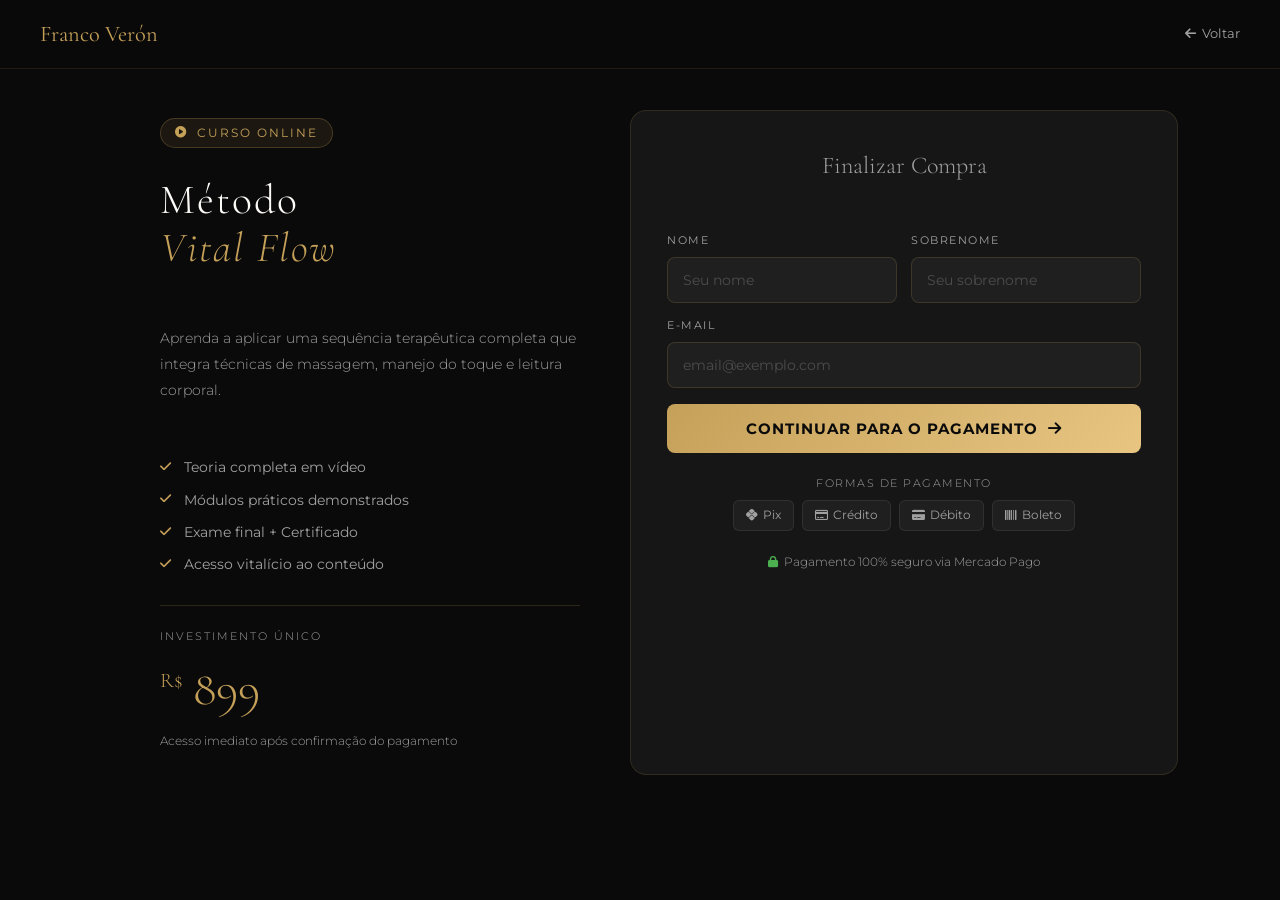
==== checkout.html @ abfb1178 "Deploy inicial - Franco Veron Terapias" ====
<!DOCTYPE html>
<html lang="pt-BR">
<head>
    <meta charset="UTF-8">
    <meta name="viewport" content="width=device-width, initial-scale=1.0">
    <title>Comprar Método Vital Flow | Franco Veron</title>
    <link rel="stylesheet" href="style.css">
    <link href="https://fonts.googleapis.com/css2?family=Cormorant+Garamond:ital,wght@0,300;0,400;0,600;1,300;1,400&family=Montserrat:wght@300;400;500;600&display=swap" rel="stylesheet">
    <link rel="stylesheet" href="https://cdnjs.cloudflare.com/ajax/libs/font-awesome/6.4.0/css/all.min.css">
    <style>
        body { background: var(--color-bg-dark); }

        .checkout-header {
            position: fixed; top: 0; width: 100%;
            background: rgba(10,10,10,0.96);
            backdrop-filter: blur(12px);
            border-bottom: 1px solid rgba(197,160,89,0.12);
            padding: 16px 40px;
            display: flex; align-items: center; justify-content: space-between;
            z-index: 100;
        }
        .checkout-logo { font-family: var(--font-heading); font-size: 1.4rem; color: var(--color-gold); text-decoration: none; }
        .checkout-back { font-size: 0.8rem; color: var(--color-text-muted); text-decoration: none; display: flex; align-items: center; gap: 6px; transition: color .3s; }
        .checkout-back:hover { color: var(--color-gold); }

        .checkout-page {
            min-height: 100vh;
            display: flex; align-items: flex-start; justify-content: center;
            padding: 110px 20px 60px;
        }

        .checkout-grid {
            display: grid;
            grid-template-columns: 420px 1fr;
            gap: 50px;
            max-width: 960px;
            width: 100%;
        }

        /* ── RESUMO ── */
        .co-summary { display: flex; flex-direction: column; gap: 1.8rem; padding-top: 8px; }

        .co-badge {
            display: inline-flex; align-items: center; gap: 8px;
            background: rgba(197,160,89,.1); border: 1px solid rgba(197,160,89,.25);
            color: var(--color-gold); padding: 5px 14px; border-radius: 50px;
            font-size: .72rem; letter-spacing: 2px; text-transform: uppercase; width: fit-content;
        }

        .co-title { font-family: var(--font-heading); font-size: 2.6rem; font-weight: 300; line-height: 1.15; }
        .co-title em { color: var(--color-gold); font-style: italic; }

        .co-desc { color: var(--color-text-muted); font-size: .9rem; line-height: 1.8; }

        .co-features { list-style: none; display: flex; flex-direction: column; gap: 10px; }
        .co-features li { display: flex; align-items: center; gap: 10px; color: var(--color-text-muted); font-size: .875rem; }
        .co-features li i { color: var(--color-gold); font-size: .8rem; width: 14px; }

        .co-price-block { border-top: 1px solid rgba(197,160,89,.18); padding-top: 1.4rem; }
        .co-price-lbl { font-size: .7rem; letter-spacing: 2px; text-transform: uppercase; color: var(--color-text-muted); margin-bottom: 5px; }
        .co-price-val { font-family: var(--font-heading); font-size: 3rem; color: var(--color-gold); font-weight: 300; }
        .co-price-val sup { font-size: 1.3rem; vertical-align: super; }
        .co-price-note { font-size: .78rem; color: var(--color-text-muted); margin-top: 3px; }

        /* ── FORMULÁRIO ── */
        .co-form-box {
            background: var(--color-bg-light);
            border: 1px solid rgba(197,160,89,.15);
            border-radius: 16px;
            padding: 36px;
            display: flex; flex-direction: column; gap: 1.4rem;
        }

        .co-form-title { font-family: var(--font-heading); font-size: 1.5rem; font-weight: 300; text-align: center; }

        .co-row { display: grid; grid-template-columns: 1fr 1fr; gap: 14px; }

        .fg { display: flex; flex-direction: column; gap: 7px; }
        .fg label { font-size: .7rem; letter-spacing: 1.5px; text-transform: uppercase; color: var(--color-text-muted); }
        .fg input {
            background: rgba(255,255,255,.04);
            border: 1px solid rgba(197,160,89,.18);
            border-radius: 8px; padding: 13px 15px;
            color: var(--color-text-main);
            font-family: var(--font-body); font-size: .9rem;
            outline: none; transition: border-color .3s;
        }
        .fg input:focus { border-color: var(--color-gold); }
        .fg input::placeholder { color: rgba(160,160,160,.35); }
        .fg.full { grid-column: 1 / -1; }

        .btn-continuar {
            width: 100%; margin-top: 16px;
            background: linear-gradient(135deg, var(--color-gold), var(--color-gold-hover));
            color: #0a0a0a; border: none; border-radius: 8px;
            padding: 15px; font-family: var(--font-body); font-size: .95rem;
            font-weight: 700; letter-spacing: 1px; text-transform: uppercase;
            cursor: pointer; transition: all .3s; display: flex;
            align-items: center; justify-content: center; gap: 10px;
        }
        .btn-continuar:hover { transform: translateY(-2px); box-shadow: 0 8px 25px rgba(197,160,89,.4); }

        .comprador-resumo {
            display: flex; align-items: center; gap: 10px;
            background: rgba(197,160,89,.08); border: 1px solid rgba(197,160,89,.2);
            border-radius: 8px; padding: 12px 16px; margin-bottom: 16px;
            font-size: .82rem; color: var(--color-text-muted);
        }
        .comprador-resumo i { color: var(--color-gold); }
        .comprador-resumo a {
            margin-left: auto; color: var(--color-gold); font-size: .75rem;
            cursor: pointer; text-decoration: underline;
        }

        /* Brick container */
        #paymentBrick_container { min-height: 200px; }
        #paymentBrick_container iframe { border-radius: 10px !important; }

        /* ── PIX QR ── */
        .pix-box {
            display: none; flex-direction: column; align-items: center; gap: 1.2rem;
            background: rgba(197,160,89,.06); border: 1px solid rgba(197,160,89,.2);
            border-radius: 12px; padding: 28px; text-align: center;
        }
        .pix-box.show { display: flex; }
        .pix-box h4 { font-family: var(--font-heading); font-size: 1.3rem; color: var(--color-gold); }
        .pix-box p { font-size: .82rem; color: var(--color-text-muted); line-height: 1.7; }
        .pix-box img { width: 200px; height: 200px; border-radius: 8px; border: 3px solid rgba(197,160,89,.3); }
        .pix-code {
            background: rgba(0,0,0,.3); border: 1px dashed rgba(197,160,89,.3);
            border-radius: 8px; padding: 10px 14px; font-size: .72rem; color: var(--color-text-muted);
            word-break: break-all; cursor: pointer; transition: border-color .3s; max-width: 100%;
        }
        .pix-code:hover { border-color: var(--color-gold); color: var(--color-text-main); }
        .btn-copy {
            background: transparent; border: 1px solid rgba(197,160,89,.4); color: var(--color-gold);
            padding: 8px 20px; border-radius: 6px; font-size: .8rem; cursor: pointer; transition: all .3s;
        }
        .btn-copy:hover { background: rgba(197,160,89,.1); }

        /* ── SUCESSO INLINE ── */
        .success-inline {
            display: none; flex-direction: column; align-items: center; gap: 1rem; text-align: center; padding: 20px 0;
        }
        .success-inline.show { display: flex; }
        .success-inline .si-icon {
            width: 64px; height: 64px; background: rgba(197,160,89,.12);
            border: 2px solid rgba(197,160,89,.4); border-radius: 50%;
            display: flex; align-items: center; justify-content: center;
        }
        .success-inline .si-icon i { font-size: 1.6rem; color: var(--color-gold); }
        .success-inline h3 { font-family: var(--font-heading); font-size: 1.6rem; font-weight: 300; }
        .success-inline h3 span { color: var(--color-gold); font-style: italic; }
        .success-inline p { font-size: .85rem; color: var(--color-text-muted); line-height: 1.7; }
        .btn-acesso {
            display: inline-flex; align-items: center; gap: 10px;
            background: linear-gradient(135deg, var(--color-gold), var(--color-gold-hover));
            color: #0a0a0a; padding: 15px 35px; border-radius: 8px;
            font-weight: 700; font-size: .9rem; letter-spacing: 1px;
            text-transform: uppercase; text-decoration: none; transition: all .3s; margin-top: 8px;
        }
        .btn-acesso:hover { transform: translateY(-2px); box-shadow: 0 10px 30px rgba(197,160,89,.4); }

        /* ── ERRO ── */
        .co-error {
            display: none; background: rgba(220,53,69,.1); border: 1px solid rgba(220,53,69,.25);
            border-radius: 8px; padding: 12px 16px; font-size: .83rem; color: #ff6b6b;
        }
        .co-error.show { display: block; }

        /* ── SEGURANÇA ── */
        .co-security {
            display: flex; align-items: center; justify-content: center; gap: 6px;
            font-size: .72rem; color: var(--color-text-muted);
        }
        .co-security i { color: #4caf50; }

        /* ── MÉTODOS ── */
        .co-methods { text-align: center; }
        .co-methods-lbl { font-size: .68rem; letter-spacing: 1.5px; text-transform: uppercase; color: var(--color-text-muted); margin-bottom: 8px; }
        .co-methods-icons { display: flex; justify-content: center; gap: 8px; flex-wrap: wrap; }
        .co-method-chip {
            background: rgba(255,255,255,.04); border: 1px solid rgba(255,255,255,.08);
            border-radius: 6px; padding: 5px 12px; font-size: .72rem;
            color: var(--color-text-muted); display: flex; align-items: center; gap: 5px;
        }

        @media (max-width: 900px) {
            .checkout-grid { grid-template-columns: 1fr; }
            .checkout-header { padding: 14px 20px; }
            .co-title { font-size: 2rem; }
        }
    </style>
</head>
<body>

<header class="checkout-header">
    <a href="/" class="checkout-logo">Franco Verón</a>
    <a href="/" class="checkout-back"><i class="fas fa-arrow-left"></i> Voltar</a>
</header>

<div class="checkout-page">
    <div class="checkout-grid">

        <!-- RESUMO -->
        <div class="co-summary">
            <span class="co-badge"><i class="fas fa-play-circle"></i> Curso Online</span>
            <h1 class="co-title">Método<br><em>Vital Flow</em></h1>
            <p class="co-desc">Aprenda a aplicar uma sequência terapêutica completa que integra técnicas de massagem, manejo do toque e leitura corporal.</p>
            <ul class="co-features">
                <li><i class="fas fa-check"></i> Teoria completa em vídeo</li>
                <li><i class="fas fa-check"></i> Módulos práticos demonstrados</li>
                <li><i class="fas fa-check"></i> Exame final + Certificado</li>
                <li><i class="fas fa-check"></i> Acesso vitalício ao conteúdo</li>
            </ul>
            <div class="co-price-block">
                <p class="co-price-lbl">Investimento único</p>
                <div class="co-price-val"><sup>R$</sup> 899</div>
                <p class="co-price-note">Acesso imediato após confirmação do pagamento</p>
            </div>
        </div>

        <!-- FORMULÁRIO + BRICK -->
        <div class="co-form-box">
            <p class="co-form-title">Finalizar Compra</p>

            <!-- PASSO 1: Dados do comprador -->
            <div id="dadosComprador">
                <div class="co-row">
                    <div class="fg">
                        <label for="nome">Nome</label>
                        <input type="text" id="nome" placeholder="Seu nome" autocomplete="given-name">
                    </div>
                    <div class="fg">
                        <label for="sobrenome">Sobrenome</label>
                        <input type="text" id="sobrenome" placeholder="Seu sobrenome" autocomplete="family-name">
                    </div>
                </div>
                <div class="fg full" style="margin-top:14px;">
                    <label for="email">E-mail</label>
                    <input type="email" id="email" placeholder="email@exemplo.com" autocomplete="email">
                </div>
                <div class="co-error" id="coError"></div>
                <button class="btn-continuar" id="btnContinuar" onclick="confirmarDados()">
                    Continuar para o pagamento <i class="fas fa-arrow-right"></i>
                </button>
            </div>

            <!-- PASSO 2: Brick (oculto até confirmar dados) -->
            <div id="secaoPagamento" style="display:none;">
                <div class="comprador-resumo" id="compradorResumo"></div>
                <div id="paymentBrick_container"></div>
            </div>

            <!-- QR Pix (exibido se pagamento for Pix) -->
            <div class="pix-box" id="pixBox">
                <h4>Pague com Pix</h4>
                <img id="pixQr" src="" alt="QR Code Pix">
                <p>Escaneie o QR Code no seu app bancário.<br>O acesso é liberado automaticamente após a confirmação.</p>
                <div class="pix-code" id="pixCode" onclick="copiarPix()">Carregando código...</div>
                <button class="btn-copy" onclick="copiarPix()"><i class="fas fa-copy"></i> Copiar código</button>
            </div>

            <!-- Sucesso inline (após pagamento aprovado) -->
            <div class="success-inline" id="successInline">
                <div class="si-icon"><i class="fas fa-check"></i></div>
                <h3>Pagamento <span>Aprovado!</span></h3>
                <p>Seu acesso ao Método Vital Flow foi liberado. Clique abaixo para começar agora.</p>
                <a href="#" class="btn-acesso" id="btnAcesso" target="_blank">
                    <i class="fas fa-play-circle"></i> Acessar o Curso
                </a>
            </div>

            <div class="co-methods">
                <p class="co-methods-lbl">Formas de pagamento</p>
                <div class="co-methods-icons">
                    <span class="co-method-chip"><i class="fab fa-pix"></i> Pix</span>
                    <span class="co-method-chip"><i class="far fa-credit-card"></i> Crédito</span>
                    <span class="co-method-chip"><i class="fas fa-credit-card"></i> Débito</span>
                    <span class="co-method-chip"><i class="fas fa-barcode"></i> Boleto</span>
                </div>
            </div>

            <p class="co-security"><i class="fas fa-lock"></i> Pagamento 100% seguro via Mercado Pago</p>
        </div>

    </div>
</div>

<!-- SDK Mercado Pago -->
<script src="https://sdk.mercadopago.com/js/v2"></script>
<script>
let mp, bricksBuilder, dadosComprador = {}, brickCriado = false, mpConfig = {};

// Carrega MP SDK ao abrir a página
(async function init() {
    mpConfig = await fetch('/api/config').then(r => r.json());
    mp = new MercadoPago(mpConfig.public_key, { locale: 'pt-BR' });
    bricksBuilder = mp.bricks();
})();

// PASSO 1 — valida e avança
async function confirmarDados() {
    const nome      = document.getElementById('nome').value.trim();
    const sobrenome = document.getElementById('sobrenome').value.trim();
    const email     = document.getElementById('email').value.trim();
    document.getElementById('coError').classList.remove('show');

    if (!nome)                          { mostrarErro('Informe seu nome.');          return; }
    if (!email || !email.includes('@')) { mostrarErro('Informe um e-mail válido.'); return; }

    dadosComprador = { nome: nome + (sobrenome ? ' ' + sobrenome : ''), email };

    document.getElementById('dadosComprador').style.display  = 'none';
    document.getElementById('secaoPagamento').style.display  = '';
    document.getElementById('compradorResumo').innerHTML =
        `<i class="fas fa-user-circle"></i> ${dadosComprador.nome} &nbsp;·&nbsp; ${dadosComprador.email}
         <a onclick="voltarDados()">Editar</a>`;

    if (!brickCriado) { brickCriado = true; await criarBrick(); }
}

function voltarDados() {
    document.getElementById('dadosComprador').style.display  = '';
    document.getElementById('secaoPagamento').style.display  = 'none';
}

// PASSO 2 — cria o brick de pagamento
async function criarBrick() {
    // Aguarda bricksBuilder estar pronto caso init() ainda não terminou
    let tentativas = 0;
    while (!bricksBuilder && tentativas < 20) {
        await new Promise(r => setTimeout(r, 200));
        tentativas++;
    }
    if (!bricksBuilder) { mostrarErro('Erro ao carregar o sistema de pagamento. Recarregue a página.'); return; }

    const settings = {
        initialization: { amount: mpConfig.preco || 899 },
        customization: {
            visual: {
                style: {
                    theme: 'dark',
                    customVariables: {
                        baseColor:                '#c5a059',
                        baseColorFirstVariant:    '#e8c682',
                        baseColorSecondVariant:   '#9a7a3a',
                        formBackgroundColor:      '#161616',
                        secondaryColor:           '#1e1e1e',
                        textPrimaryColor:         '#fdfbf7',
                        textSecondaryColor:       '#a0a0a0',
                        textPlaceholderColor:     '#555555',
                        inputBackgroundColor:     '#0f0f0f',
                        inputBorderColor:         'rgba(197,160,89,0.25)',
                        inputFocusedBorderColor:  '#c5a059',
                        inputBorderWidth:         '1px',
                        inputFocusedBorderWidth:  '1px',
                        inputVerticalPadding:     '13px',
                        inputHorizontalPadding:   '15px',
                        borderRadiusMedium:       '8px',
                        borderRadiusSmall:        '6px',
                        borderRadiusLarge:        '10px',
                        fontSizeExtraSmall:       '11px',
                        fontSizeSmall:            '12px',
                        fontSizeMedium:           '14px',
                        fontSizeLarge:            '15px',
                        fontSizeExtraLarge:       '17px',
                        fontWeightNormal:         '400',
                        fontWeightSemiBold:       '600',
                        buttonBorderRadius:       '8px',
                        buttonHeight:             '52px',
                        buttonFontSize:           '14px',
                        buttonFontWeight:         '700',
                        buttonLetterSpacing:      '1.5px',
                        errorColor:               '#ff6b6b',
                        outlinePrimaryColor:      '#c5a059',
                        outlineSecondaryColor:    'rgba(197,160,89,0.3)',
                    }
                },
                hideFormTitle: true,
                hidePaymentButton: false,
            },
            paymentMethods: {
                creditCard: 'all',
                debitCard: 'all',
                ticket: 'all',
                bankTransfer: 'all',
                atm: 'all',
                maxInstallments: 12,
            },
        },
        callbacks: {
            onReady: () => {
                document.getElementById('dadosComprador').style.display = '';
                // Injetar CSS customizado no iframe do brick
                setTimeout(() => {
                    const iframes = document.querySelectorAll('#paymentBrick_container iframe');
                    iframes.forEach(iframe => {
                        try {
                            const style = iframe.contentDocument.createElement('style');
                            style.textContent = `
                                [class*="payment-method"]:hover { border-color: #c5a059 !important; }
                                [class*="selected"] { border-color: #c5a059 !important; background: rgba(197,160,89,0.08) !important; }
                                [class*="radio"]:checked { accent-color: #c5a059 !important; }
                            `;
                            iframe.contentDocument.head.appendChild(style);
                        } catch(e) {}
                    });
                }, 1000);
            },
            onSubmit: async ({ selectedPaymentMethod, formData }) => {
                const payload = {
                    ...formData,
                    nome:  dadosComprador.nome,
                    email: dadosComprador.email,
                };

                try {
                    const res  = await fetch('/api/processar-pagamento', {
                        method: 'POST',
                        headers: { 'Content-Type': 'application/json' },
                        body: JSON.stringify(payload)
                    });
                    const data = await res.json();

                    if (data.status === 'approved') {
                        mostrarSucesso(data.payment_id);
                    } else if (data.status === 'pending') {
                        mostrarPix(data);
                    } else {
                        mostrarErro(data.message || 'Erro no pagamento. Tente novamente.');
                    }
                } catch (e) {
                    mostrarErro('Erro de conexão. Tente novamente.');
                }
            },
            onError: (err) => {
                console.error(err);
            }
        }
    };

    await bricksBuilder.create('payment', 'paymentBrick_container', settings);
}

function mostrarErro(msg) {
    const e = document.getElementById('coError');
    e.textContent = msg;
    e.classList.add('show');
    e.scrollIntoView({ behavior: 'smooth', block: 'center' });
}

function mostrarPix(data) {
    document.getElementById('paymentBrick_container').style.display = 'none';
    document.getElementById('dadosComprador').style.display = 'none';
    const box = document.getElementById('pixBox');
    box.classList.add('show');
    if (data.qr_code_base64) {
        document.getElementById('pixQr').src = 'data:image/png;base64,' + data.qr_code_base64;
    }
    document.getElementById('pixCode').textContent = data.qr_code || 'Código não disponível';
    box.scrollIntoView({ behavior: 'smooth', block: 'center' });

    // Verifica aprovação a cada 5s
    if (data.payment_id) verificarPagamento(data.payment_id);
}

function copiarPix() {
    const code = document.getElementById('pixCode').textContent;
    navigator.clipboard.writeText(code).then(() => {
        const btn = document.querySelector('.btn-copy');
        btn.innerHTML = '<i class="fas fa-check"></i> Copiado!';
        setTimeout(() => { btn.innerHTML = '<i class="fas fa-copy"></i> Copiar código'; }, 2000);
    });
}

async function verificarPagamento(paymentId) {
    let tentativas = 0;
    const intervalo = setInterval(async () => {
        tentativas++;
        if (tentativas > 60) { clearInterval(intervalo); return; } // max 5 min
        try {
            const res  = await fetch(`/api/verificar-pagamento/${paymentId}`);
            const data = await res.json();
            if (data.status === 'approved') {
                clearInterval(intervalo);
                mostrarSucesso(paymentId);
            }
        } catch (e) {}
    }, 5000);
}

function mostrarSucesso(paymentId) {
    document.getElementById('paymentBrick_container').style.display = 'none';
    document.getElementById('dadosComprador').style.display = 'none';
    document.getElementById('pixBox').classList.remove('show');
    document.getElementById('coError').classList.remove('show');
    const s = document.getElementById('successInline');
    s.classList.add('show');
    document.getElementById('btnAcesso').href = `/sucesso?payment_id=${paymentId}`;
    s.scrollIntoView({ behavior: 'smooth', block: 'center' });
    lançarConfetti();
}

function lançarConfetti() {
    const cores = ['#c5a059','#e8c682','#fdfbf7'];
    const style = document.createElement('style');
    style.textContent = '@keyframes cfall{to{transform:translateY(110vh) rotate(720deg);opacity:0}}';
    document.head.appendChild(style);
    for (let i = 0; i < 50; i++) {
        const d = document.createElement('div');
        d.style.cssText = `position:fixed;top:-10px;left:${Math.random()*100}%;width:${4+Math.random()*6}px;height:${4+Math.random()*6}px;background:${cores[Math.floor(Math.random()*cores.length)]};border-radius:50%;pointer-events:none;z-index:9999;animation:cfall ${1.5+Math.random()*2}s ease-in ${Math.random()}s forwards`;
        document.body.appendChild(d);
    }
    setTimeout(() => document.querySelectorAll('div[style*="cfall"]').forEach(e => e.remove()), 5000);
}

</script>

</body>
</html>
---- style.css ----
:root {
    /* Luxury Color Palette */
    --color-bg-dark: #0a0a0a;
    --color-bg-light: #161616;
    --color-gold: #c5a059;
    --color-gold-hover: #e8c682;
    --color-text-main: #fdfbf7;
    --color-text-muted: #a0a0a0;
    
    /* Typography */
    --font-heading: 'Cormorant Garamond', serif;
    --font-body: 'Montserrat', sans-serif;
    
    /* Spacing */
    --section-padding: 100px 0;
}

* {
    margin: 0;
    padding: 0;
    box-sizing: border-box;
}

html {
    scroll-behavior: smooth;
    background-color: var(--color-bg-dark);
}

body {
    font-family: var(--font-body);
    color: var(--color-text-main);
    line-height: 1.6;
    overflow-x: hidden;
}

.container {
    max-width: 1200px;
    margin: 0 auto;
    padding: 0 2rem;
}

.section-padding {
    padding: var(--section-padding);
}

/* Typography Utilities */
h1, h2, h3, h4, .logo {
    font-family: var(--font-heading);
    font-weight: 300;
}

h1 {
    font-size: 4rem;
    line-height: 1.1;
    margin-bottom: 1.5rem;
    letter-spacing: 2px;
}

h2 {
    font-size: 3rem;
    margin-bottom: 1rem;
    color: var(--color-gold);
}

h3 {
    font-size: 2rem;
    margin-bottom: 1rem;
}

p {
    font-weight: 300;
    font-size: 1.05rem;
    color: var(--color-text-muted);
    margin-bottom: 1.5rem;
}

/* Dividers */
.divider {
    width: 60px;
    height: 1px;
    background-color: var(--color-gold);
    margin: 1.5rem 0;
}

.divider.center {
    margin: 1.5rem auto;
}

/* ===== NAVBAR ===== */
.navbar {
    position: fixed;
    top: 0;
    width: 100%;
    z-index: 1000;
    transition: background 0.45s ease, padding 0.45s ease, border-color 0.45s ease;
    background: transparent;
    border-bottom: 1px solid transparent;
}

.navbar.scrolled {
    background: rgba(8, 8, 8, 0.92);
    backdrop-filter: blur(14px);
    -webkit-backdrop-filter: blur(14px);
    border-bottom-color: rgba(197, 160, 89, 0.12);
}

.nav-inner {
    max-width: 1400px;
    margin: 0 auto;
    padding: 1.4rem 3rem;
    display: grid;
    grid-template-columns: 1fr auto 1fr;
    align-items: center;
    gap: 1rem;
    transition: padding 0.45s ease;
}

.navbar.scrolled .nav-inner {
    padding-top: 0.85rem;
    padding-bottom: 0.85rem;
}

/* Center logo */
.nav-logo {
    display: flex;
    flex-direction: column;
    align-items: center;
    text-decoration: none;
    line-height: 1;
    gap: 3px;
    justify-self: center;
    transition: opacity 0.3s ease;
}
.nav-logo:hover { opacity: 0.8; }

.logo-main {
    font-family: var(--font-heading);
    font-size: 1.4rem;
    font-weight: 400;
    letter-spacing: 6px;
    color: var(--color-gold);
    text-transform: uppercase;
    white-space: nowrap;
}

.logo-sub {
    font-family: var(--font-body);
    font-size: 0.58rem;
    font-weight: 300;
    letter-spacing: 3.5px;
    color: var(--color-text-muted);
    text-transform: uppercase;
    white-space: nowrap;
}

/* Nav link lists */
.nav-links {
    list-style: none;
    display: flex;
    align-items: center;
    gap: 2rem;
}

.nav-left  { justify-content: flex-end; }
.nav-right { justify-content: flex-start; }

.nav-link {
    color: rgba(253,251,247,0.75);
    text-decoration: none;
    font-size: 0.78rem;
    letter-spacing: 2.5px;
    text-transform: uppercase;
    position: relative;
    padding-bottom: 3px;
    transition: color 0.3s ease;
}

.nav-link::after {
    content: '';
    position: absolute;
    bottom: 0;
    left: 0;
    width: 0;
    height: 1px;
    background: var(--color-gold);
    transition: width 0.35s ease;
}

.nav-link:hover,
.nav-link.active {
    color: var(--color-gold);
}

.nav-link:hover::after,
.nav-link.active::after {
    width: 100%;
}

/* Navbar CTA button */
.nav-cta {
    display: inline-block;
    padding: 0.55rem 1.4rem;
    border: 1px solid var(--color-gold);
    color: var(--color-gold);
    text-decoration: none;
    font-size: 0.72rem;
    letter-spacing: 2px;
    text-transform: uppercase;
    font-family: var(--font-body);
    font-weight: 400;
    transition: background 0.35s ease, color 0.35s ease;
    white-space: nowrap;
}

.nav-cta:hover {
    background: var(--color-gold);
    color: var(--color-bg-dark);
}

/* Hamburger */
.hamburger {
    display: none;
    flex-direction: column;
    justify-content: space-between;
    width: 26px;
    height: 18px;
    background: none;
    border: none;
    cursor: pointer;
    padding: 0;
    position: absolute;
    right: 1.5rem;
    top: 50%;
    transform: translateY(-50%);
}

.hamburger span {
    display: block;
    width: 100%;
    height: 1px;
    background: var(--color-text-main);
    transform-origin: center;
    transition: transform 0.35s ease, opacity 0.35s ease, background 0.3s ease;
}

.hamburger:hover span { background: var(--color-gold); }

.hamburger.open span:nth-child(1) { transform: translateY(8.5px) rotate(45deg); }
.hamburger.open span:nth-child(2) { opacity: 0; transform: scaleX(0); }
.hamburger.open span:nth-child(3) { transform: translateY(-8.5px) rotate(-45deg); }

/* Mobile drawer */
.mobile-menu {
    display: flex;
    flex-direction: column;
    align-items: center;
    gap: 0;
    max-height: 0;
    overflow: hidden;
    background: rgba(8, 8, 8, 0.97);
    backdrop-filter: blur(14px);
    -webkit-backdrop-filter: blur(14px);
    transition: max-height 0.5s cubic-bezier(0.4,0,0.2,1), padding 0.4s ease;
    border-top: 1px solid transparent;
    padding: 0 2rem;
}

.mobile-menu.open {
    max-height: 400px;
    padding: 1.5rem 2rem 2rem;
    border-top-color: rgba(197, 160, 89, 0.12);
}

.mob-link {
    display: block;
    width: 100%;
    text-align: center;
    padding: 0.9rem 0;
    color: rgba(253,251,247,0.75);
    text-decoration: none;
    font-size: 0.82rem;
    letter-spacing: 2.5px;
    text-transform: uppercase;
    border-bottom: 1px solid rgba(255,255,255,0.05);
    transition: color 0.3s ease;
}
.mob-link:last-of-type { border-bottom: none; }
.mob-link:hover, .mob-link.active { color: var(--color-gold); }

.mob-cta {
    display: inline-block;
    margin-top: 1.2rem;
    padding: 0.75rem 2rem;
    border: 1px solid var(--color-gold);
    color: var(--color-gold);
    text-decoration: none;
    font-size: 0.78rem;
    letter-spacing: 2px;
    text-transform: uppercase;
    font-family: var(--font-body);
    transition: background 0.35s ease, color 0.35s ease;
}
.mob-cta:hover { background: var(--color-gold); color: var(--color-bg-dark); }

/* Buttons */
.btn-primary {
    display: inline-block;
    padding: 1rem 2.5rem;
    background-color: transparent;
    color: var(--color-gold);
    border: 1px solid var(--color-gold);
    text-decoration: none;
    font-family: var(--font-body);
    font-size: 0.9rem;
    letter-spacing: 2px;
    text-transform: uppercase;
    transition: all 0.4s ease;
    cursor: pointer;
    margin-top: 1rem;
}

.btn-primary:hover {
    background-color: var(--color-gold);
    color: var(--color-bg-dark);
}

/* Hero Section */
.hero {
    min-height: 100vh;
    position: relative;
    display: flex;
    align-items: center;
    background-color: var(--color-bg-dark);
    overflow: hidden;
}

.hero-video {
    position: absolute;
    top: 0;
    left: 0;
    width: 100%;
    height: 100%;
    object-fit: cover;
    z-index: 0;
    opacity: 0.75;
}

/* Dark overlay covers the whole hero */
.hero::before {
    content: '';
    position: absolute;
    inset: 0;
    background: linear-gradient(
        to right,
        rgba(6, 6, 6, 0.82) 0%,
        rgba(6, 6, 6, 0.65) 45%,
        rgba(6, 6, 6, 0.30) 100%
    );
    z-index: 1;
}

.hero-content {
    position: relative;
    z-index: 2;
    padding: 9rem 3rem 5rem 6rem;
    max-width: none;
    text-align: left;
}

.hero-portrait {
    height: 100vh;
    position: relative;
    overflow: hidden;
    z-index: 1;
    -webkit-mask-image: linear-gradient(
        to right,
        transparent 0%,
        rgba(0,0,0,0.4) 10%,
        black 28%,
        black 80%,
        transparent 100%
    ), linear-gradient(
        to bottom,
        black 60%,
        transparent 100%
    );
    mask-image: linear-gradient(
        to right,
        transparent 0%,
        rgba(0,0,0,0.4) 10%,
        black 28%,
        black 80%,
        transparent 100%
    ), linear-gradient(
        to bottom,
        black 60%,
        transparent 100%
    );
    -webkit-mask-composite: intersect;
    mask-composite: intersect;
}

.hero-portrait img {
    width: 100%;
    height: 100%;
    object-fit: cover;
    object-position: center top;
    display: block;
    mix-blend-mode: luminosity;
    opacity: 0.88;
    filter: blur(0.4px) brightness(0.98) contrast(0.9) saturate(1.25) sepia(0.18) hue-rotate(-8deg);
}

.hero-scroll-indicator {
    position: absolute;
    bottom: 2.5rem;
    left: 6rem;
    z-index: 2;
}

/* Hero badge (replaces subtitle) */
.hero-badge {
    display: inline-block;
    color: var(--color-gold);
    font-family: var(--font-body);
    font-size: 0.72rem;
    font-weight: 300;
    letter-spacing: 4px;
    text-transform: uppercase;
    margin-bottom: 1.8rem;
    padding: 0.5rem 1.5rem;
    border: 1px solid rgba(197,160,89,0.35);
    background: rgba(197,160,89,0.06);
}

.hero .description {
    color: var(--color-text-main);
    font-size: 1.15rem;
    margin-bottom: 2.5rem;
    opacity: 0.85;
    max-width: 520px;
    margin-left: 0;
    margin-right: 0;
}

/* Hero action buttons row */
.hero-actions {
    display: flex;
    align-items: center;
    justify-content: flex-start;
    gap: 1.2rem;
    flex-wrap: wrap;
    margin-bottom: 0;
}

.btn-ghost {
    display: inline-block;
    padding: 1rem 2.5rem;
    background-color: transparent;
    color: rgba(253,251,247,0.65);
    border: 1px solid rgba(253,251,247,0.2);
    text-decoration: none;
    font-family: var(--font-body);
    font-size: 0.85rem;
    letter-spacing: 2px;
    text-transform: uppercase;
    transition: all 0.35s ease;
    cursor: pointer;
    margin-top: 1rem;
}

.btn-ghost:hover {
    border-color: rgba(253,251,247,0.5);
    color: var(--color-text-main);
}

/* Scroll indicator */
.hero-scroll-indicator {
    display: flex;
    flex-direction: column;
    align-items: center;
    gap: 0.5rem;
    opacity: 0.45;
    animation: scrollBounce 2.5s ease-in-out infinite;
}

.scroll-line {
    display: block;
    width: 1px;
    height: 50px;
    background: linear-gradient(to bottom, var(--color-gold), transparent);
}

.scroll-label {
    font-size: 0.6rem;
    letter-spacing: 3px;
    text-transform: uppercase;
    color: var(--color-gold);
    font-family: var(--font-body);
    font-weight: 300;
}

@keyframes scrollBounce {
    0%, 100% { transform: translateY(0); }
    50%       { transform: translateY(8px); }
}

/* About Section */
.about {
    background-color: var(--color-bg-dark);
}

.about-grid {
    display: grid;
    grid-template-columns: 1fr 1fr;
    gap: 4rem;
    align-items: center;
}

.about-image img {
    width: 100%;
    height: auto;
    object-fit: cover;
    border-radius: 4px;
    box-shadow: 0 20px 40px rgba(0,0,0,0.5);
    filter: blur(0.4px) brightness(0.92) contrast(0.9) saturate(1.25) sepia(0.18) hue-rotate(-8deg);
    transition: filter 0.5s ease;
}

.about-image img:hover {
    filter: blur(0.4px) brightness(1.02) contrast(0.9) saturate(1.25) sepia(0.18) hue-rotate(-8deg);
}

/* About Stats */
.about-stats {
    display: flex;
    gap: 2.5rem;
    margin-top: 2.5rem;
    flex-wrap: wrap;
}

.stat {
    display: flex;
    flex-direction: column;
    gap: 0.3rem;
}

.stat-number {
    font-family: var(--font-heading);
    font-size: 2.4rem;
    color: var(--color-gold);
    font-weight: 400;
    line-height: 1;
}

.stat-label {
    font-family: var(--font-body);
    font-size: 0.68rem;
    letter-spacing: 2px;
    text-transform: uppercase;
    color: var(--color-text-muted);
}

/* Services Section */
.services {
    background-color: var(--color-bg-light);
    border-top: 1px solid rgba(197, 160, 89, 0.05);
    border-bottom: 1px solid rgba(197, 160, 89, 0.05);
}

.section-title {
    text-align: center;
    margin-bottom: 4rem;
}

.services-grid {
    display: grid;
    grid-template-columns: repeat(auto-fit, minmax(300px, 1fr));
    gap: 2rem;
}

.service-card {
    background-color: var(--color-bg-dark);
    padding: 3rem 2rem;
    text-align: center;
    border: 1px solid rgba(197, 160, 89, 0.1);
    transition: transform 0.4s ease, border-color 0.4s ease;
}

.service-card:hover {
    transform: translateY(-10px);
    border-color: rgba(197, 160, 89, 0.5);
}

.price {
    display: block;
    margin-top: 1.5rem;
    color: var(--color-gold);
    font-size: 0.9rem;
    letter-spacing: 2px;
    text-transform: uppercase;
}

/* CTA Contact Section */
.cta-container {
    display: grid;
    grid-template-columns: 1fr 1.5fr;
    gap: 4rem;
    align-items: center;
}

.cta-image img {
    width: 100%;
    height: 100%;
    object-fit: cover;
    border-radius: 4px;
    opacity: 0.88;
    filter: blur(0.4px) brightness(0.98) contrast(0.9) saturate(1.25) sepia(0.18) hue-rotate(-8deg);
}

.contact-info {
    margin: 2rem 0;
    padding: 1.5rem;
    background-color: rgba(197, 160, 89, 0.05);
    border-left: 2px solid var(--color-gold);
}

.contact-info p {
    margin-bottom: 0.5rem;
    color: var(--color-text-main);
}

.contact-info p:last-child {
    margin-bottom: 0;
}

/* ===== FOOTER ===== */
footer {
    background-color: #050505;
    padding: 3.5rem 0 2.5rem;
    text-align: center;
    border-top: 1px solid rgba(197, 160, 89, 0.1);
}

.footer-content {
    display: flex;
    flex-direction: column;
    align-items: center;
    gap: 1.5rem;
}

.footer-social {
    display: flex;
    flex-direction: column;
    align-items: center;
    gap: 1rem;
}

.footer-social-label {
    font-size: 0.72rem;
    letter-spacing: 2.5px;
    text-transform: uppercase;
    color: var(--color-text-muted);
}

.footer-social-icons {
    display: flex;
    align-items: center;
    gap: 1.8rem;
}

.footer-social-icons a {
    color: var(--color-text-muted);
    transition: color 0.3s ease, transform 0.3s ease;
    display: flex;
    align-items: center;
}

.footer-social-icons a:hover {
    color: var(--color-gold);
    transform: translateY(-3px);
}

.footer-copy {
    font-size: 0.75rem;
    color: var(--color-text-muted);
    margin: 0;
    opacity: 0.6;
}

/* ===== PLANS GRID ===== */
.plans-grid {
    display: grid;
    grid-template-columns: repeat(3, 1fr);
    gap: 2rem;
    align-items: start;
}

.plan-card {
    background-color: var(--color-bg-dark);
    border: 1px solid rgba(197, 160, 89, 0.15);
    padding: 2.5rem 2rem;
    display: flex;
    flex-direction: column;
    gap: 2rem;
    position: relative;
    transition: border-color 0.4s ease, transform 0.4s ease;
}

.plan-card:hover {
    border-color: rgba(197, 160, 89, 0.45);
    transform: translateY(-6px);
}

.plan-card--featured {
    border-color: var(--color-gold);
    background: linear-gradient(160deg, var(--color-bg-light) 60%, rgba(197,160,89,0.06));
}

.plan-badge {
    position: absolute;
    top: -1px;
    right: 2rem;
    background: var(--color-gold);
    color: var(--color-bg-dark);
    font-family: var(--font-body);
    font-size: 0.62rem;
    font-weight: 500;
    letter-spacing: 2.5px;
    text-transform: uppercase;
    padding: 0.35rem 1rem;
}

.plan-label {
    font-family: var(--font-body);
    font-size: 0.65rem;
    letter-spacing: 3px;
    text-transform: uppercase;
    color: var(--color-gold);
    display: block;
    margin-bottom: 0.6rem;
}

.plan-name {
    font-family: var(--font-heading);
    font-size: 2.4rem;
    font-weight: 300;
    color: var(--color-text-main);
    margin-bottom: 1rem;
    letter-spacing: 2px;
}

.plan-price {
    display: flex;
    align-items: baseline;
    gap: 0.5rem;
    flex-wrap: wrap;
    margin-bottom: 0.5rem;
}

.plan-amount {
    font-family: var(--font-heading);
    font-size: 2rem;
    color: var(--color-gold);
    font-weight: 400;
}

.plan-period {
    font-size: 0.78rem;
    color: var(--color-text-muted);
    letter-spacing: 1px;
}

.plan-detail {
    font-size: 0.72rem;
    color: var(--color-text-muted);
    letter-spacing: 1.5px;
    margin: 0;
}

.plan-features {
    list-style: none;
    display: flex;
    flex-direction: column;
    gap: 0.75rem;
    flex: 1;
}

.plan-features li {
    font-size: 0.85rem;
    color: var(--color-text-muted);
    padding-left: 1.2rem;
    position: relative;
    margin: 0;
}

.plan-features li::before {
    content: '—';
    position: absolute;
    left: 0;
    color: rgba(197,160,89,0.4);
    font-size: 0.7rem;
}

.plan-features li:first-child {
    color: var(--color-text-main);
    font-size: 0.78rem;
    letter-spacing: 1px;
    padding-left: 0;
    border-bottom: 1px solid rgba(197,160,89,0.1);
    padding-bottom: 0.75rem;
}

.plan-features li:first-child::before { content: none; }

.feature-extra {
    color: var(--color-text-main) !important;
}

.plan-cta {
    display: block;
    text-align: center;
    padding: 0.85rem 1.5rem;
    border: 1px solid rgba(197,160,89,0.4);
    color: var(--color-gold);
    text-decoration: none;
    font-family: var(--font-body);
    font-size: 0.72rem;
    letter-spacing: 2.5px;
    text-transform: uppercase;
    transition: all 0.35s ease;
}

.plan-cta:hover {
    background: var(--color-gold);
    color: var(--color-bg-dark);
    border-color: var(--color-gold);
}

.plan-cta--featured {
    background: var(--color-gold);
    color: var(--color-bg-dark);
    border-color: var(--color-gold);
}

.plan-cta--featured:hover {
    background: var(--color-gold-hover);
    border-color: var(--color-gold-hover);
}

/* ===== CURSOS ===== */
.cursos {
    background-color: var(--color-bg-dark);
    border-top: 1px solid rgba(197,160,89,0.05);
}

/* Cursos — split layout */
.cursos-split {
    display: grid;
    grid-template-columns: 1fr 1fr;
    min-height: 100vh;
}

.cursos-split-photo {
    position: relative;
    overflow: hidden;
}

.cursos-split-photo img {
    width: 100%;
    height: 100%;
    object-fit: cover;
    object-position: center 8%;
    display: block;
    filter: blur(0.4px) brightness(0.98) contrast(0.9) saturate(1.25) sepia(0.18) hue-rotate(-8deg);
}

.cursos-split-photo::after {
    content: '';
    position: absolute;
    inset: 0;
    background:
        linear-gradient(to right,  rgba(6,6,6,0.1) 40%, rgba(6,6,6,0.95) 100%),
        linear-gradient(to bottom, rgba(6,6,6,0)   55%, rgba(6,6,6,0.92) 100%);
}

.cursos-split-content {
    display: flex;
    flex-direction: column;
    justify-content: center;
    padding: 5rem 4rem 5rem 3rem;
}

@media (max-width: 900px) {
    .cursos-split {
        grid-template-columns: 1fr;
    }
    .cursos-split-photo {
        height: 50vw;
        min-height: 280px;
    }
    .cursos-split-content {
        padding: 3rem 1.5rem;
    }
}

.cursos-grid {
    display: grid;
    grid-template-columns: repeat(3, 1fr);
    gap: 2rem;
}

.curso-card {
    background-color: var(--color-bg-light);
    border: 1px solid rgba(197,160,89,0.18);
    padding: 2.5rem 2rem;
    display: flex;
    flex-direction: column;
    position: relative;
    transition: border-color 0.4s ease, transform 0.4s ease;
}

.curso-card:hover {
    border-color: rgba(197,160,89,0.45);
    transform: translateY(-6px);
}

.cursos-grid--two {
    grid-template-columns: repeat(2, 1fr);
    max-width: 100%;
    margin: 0;
}

@media (max-width: 1100px) {
    .cursos-grid--two {
        grid-template-columns: 1fr;
    }
}

.curso-card--featured {
    border-color: var(--color-gold);
    background: linear-gradient(160deg, var(--color-bg-light) 60%, rgba(197,160,89,0.06));
}

.curso-card--soon {
    border-style: dashed;
    opacity: 0.7;
}
.curso-card--soon:hover {
    transform: none;
    border-color: rgba(197,160,89,0.2);
}

.curso-includes {
    list-style: none;
    display: flex;
    flex-direction: column;
    gap: 0.6rem;
    margin-bottom: 1.5rem;
    flex: 1;
}

.curso-includes li {
    font-size: 0.83rem;
    color: var(--color-text-muted);
    padding-left: 1.2rem;
    position: relative;
}

.curso-includes li::before {
    content: '—';
    position: absolute;
    left: 0;
    color: rgba(197,160,89,0.4);
    font-size: 0.7rem;
}

.curso-badge {
    position: absolute;
    top: 1.5rem;
    right: 1.5rem;
    background: rgba(197,160,89,0.12);
    color: var(--color-gold);
    font-family: var(--font-body);
    font-size: 0.6rem;
    letter-spacing: 2px;
    text-transform: uppercase;
    padding: 0.3rem 0.8rem;
    border: 1px solid rgba(197,160,89,0.3);
}

.curso-badge--soon {
    background: rgba(255,255,255,0.04);
    color: var(--color-text-muted);
    border-color: rgba(255,255,255,0.1);
}

.curso-icon {
    font-size: 1.8rem;
    color: var(--color-gold);
    margin-bottom: 1.2rem;
    opacity: 0.6;
}

.curso-title {
    font-family: var(--font-heading);
    font-size: 1.6rem;
    font-weight: 300;
    color: var(--color-text-main);
    margin-bottom: 1rem;
    letter-spacing: 1px;
}

.curso-desc {
    font-size: 0.85rem;
    color: var(--color-text-muted);
    line-height: 1.8;
    flex: 1;
    margin-bottom: 1.5rem;
}

.curso-meta {
    display: flex;
    gap: 1.2rem;
    font-size: 0.72rem;
    color: var(--color-text-muted);
    letter-spacing: 0.5px;
    margin-bottom: 1rem;
}

.curso-price {
    font-family: var(--font-heading);
    font-size: 1.8rem;
    color: var(--color-gold);
    font-weight: 400;
}

@media (max-width: 900px) {
    .cursos-grid {
        grid-template-columns: 1fr;
        max-width: 480px;
        margin: 0 auto;
    }
}

.plans-footnote {
    text-align: center;
    font-size: 0.68rem;
    letter-spacing: 2px;
    text-transform: uppercase;
    color: var(--color-text-muted);
    opacity: 0.6;
    margin: 1.5rem 0 0;
}

/* ===== GIFT CARD ===== */
.gift-card {
    margin-top: 2.5rem;
    border: 1px solid var(--color-gold);
    background: linear-gradient(135deg, #161616 0%, rgba(197,160,89,0.07) 100%);
    padding: 2.5rem 3rem;
    position: relative;
    overflow: hidden;
}

.gift-card::before {
    content: '✦ GIFT CARD ✦';
    position: absolute;
    top: 50%;
    right: -2rem;
    transform: translateY(-50%) rotate(90deg);
    font-size: 0.6rem;
    letter-spacing: 4px;
    color: rgba(197,160,89,0.15);
    white-space: nowrap;
    font-family: var(--font-body);
}

.gift-card-inner {
    display: grid;
    grid-template-columns: 1fr auto;
    gap: 3rem;
    align-items: center;
}

.gift-tag {
    font-family: var(--font-body);
    font-size: 0.65rem;
    letter-spacing: 3px;
    text-transform: uppercase;
    color: var(--color-gold);
    display: block;
    margin-bottom: 0.6rem;
}

.gift-title {
    font-family: var(--font-heading);
    font-size: 2.8rem;
    font-weight: 300;
    color: var(--color-text-main);
    letter-spacing: 3px;
    margin-bottom: 1rem;
}

.gift-desc {
    font-size: 0.88rem;
    color: var(--color-text-muted);
    max-width: 520px;
    margin: 0;
    line-height: 1.8;
}

.gift-card-right {
    display: flex;
    flex-direction: column;
    align-items: center;
    text-align: center;
    gap: 0.5rem;
    min-width: 180px;
}

.gift-price {
    font-family: var(--font-heading);
    font-size: 3rem;
    color: var(--color-gold);
    font-weight: 400;
    display: block;
}

.gift-price-label {
    font-size: 0.68rem;
    color: var(--color-text-muted);
    letter-spacing: 1.5px;
    text-transform: uppercase;
    display: block;
    margin-bottom: 0.5rem;
}

/* ===== PAYMENT METHODS ===== */
.payment-methods {
    display: flex;
    flex-direction: column;
    align-items: center;
    gap: 1rem;
    padding: 1.5rem 0;
    border-top: 1px solid rgba(197,160,89,0.08);
    border-bottom: 1px solid rgba(197,160,89,0.08);
    width: 100%;
}

.payment-label {
    font-size: 0.62rem;
    letter-spacing: 3px;
    text-transform: uppercase;
    color: var(--color-text-muted);
    font-family: var(--font-body);
}

.payment-logos {
    display: flex;
    align-items: center;
    gap: 1.8rem;
    flex-wrap: wrap;
    justify-content: center;
}

.pay-logo {
    opacity: 0.55;
    transition: opacity 0.3s ease;
    display: flex;
    align-items: center;
    justify-content: center;
}

.pay-logo:hover { opacity: 1; }

.pay-logo--text {
    font-family: var(--font-body);
    font-weight: 700;
    font-size: 0.7rem;
    letter-spacing: 2px;
    color: var(--color-text-main);
    text-align: center;
    line-height: 1.3;
    border: 1px solid rgba(255,255,255,0.2);
    padding: 0.3rem 0.6rem;
}

@media (max-width: 900px) {
    .plans-grid {
        grid-template-columns: 1fr;
        max-width: 480px;
        margin: 0 auto;
    }
    .gift-card-inner {
        grid-template-columns: 1fr;
        text-align: center;
    }
    .gift-card { padding: 2rem 1.5rem; }
    .gift-card-right { min-width: unset; }
}

/* Animations & Responsive */
.fade-in {
    animation: fadeIn 2s ease-out forwards;
}

@keyframes fadeIn {
    from { opacity: 0; transform: translateY(20px); }
    to { opacity: 1; transform: translateY(0); }
}

.scroll-reveal {
    opacity: 0;
    transform: translateY(30px);
    transition: opacity 1s ease, transform 1s ease;
}

.scroll-reveal.visible {
    opacity: 1;
    transform: translateY(0);
}

@media (max-width: 900px) {
    .nav-links { display: none; }
    .hamburger { display: flex; }

    .nav-inner {
        grid-template-columns: 1fr auto;
        padding: 1.1rem 1.5rem;
        position: relative;
    }

    .nav-logo { justify-self: start; }
}

@media (max-width: 768px) {
    h1 { font-size: 2.5rem; }
    h2 { font-size: 2rem; }

    .about-grid, .cta-container {
        grid-template-columns: 1fr;
    }

    .hero {
        grid-template-columns: 1fr;
        min-height: 100vh;
    }

    .hero-portrait {
        display: none;
    }

    .hero-content {
        padding: 7rem 2rem 5rem 2rem;
        text-align: center;
    }

    .hero .description {
        margin-left: auto;
        margin-right: auto;
    }

    .hero-actions {
        justify-content: center;
        flex-direction: column;
        align-items: center;
    }

    .hero-scroll-indicator {
        left: 50%;
        transform: translateX(-50%);
    }

    .footer-links { gap: 1.2rem; }
}
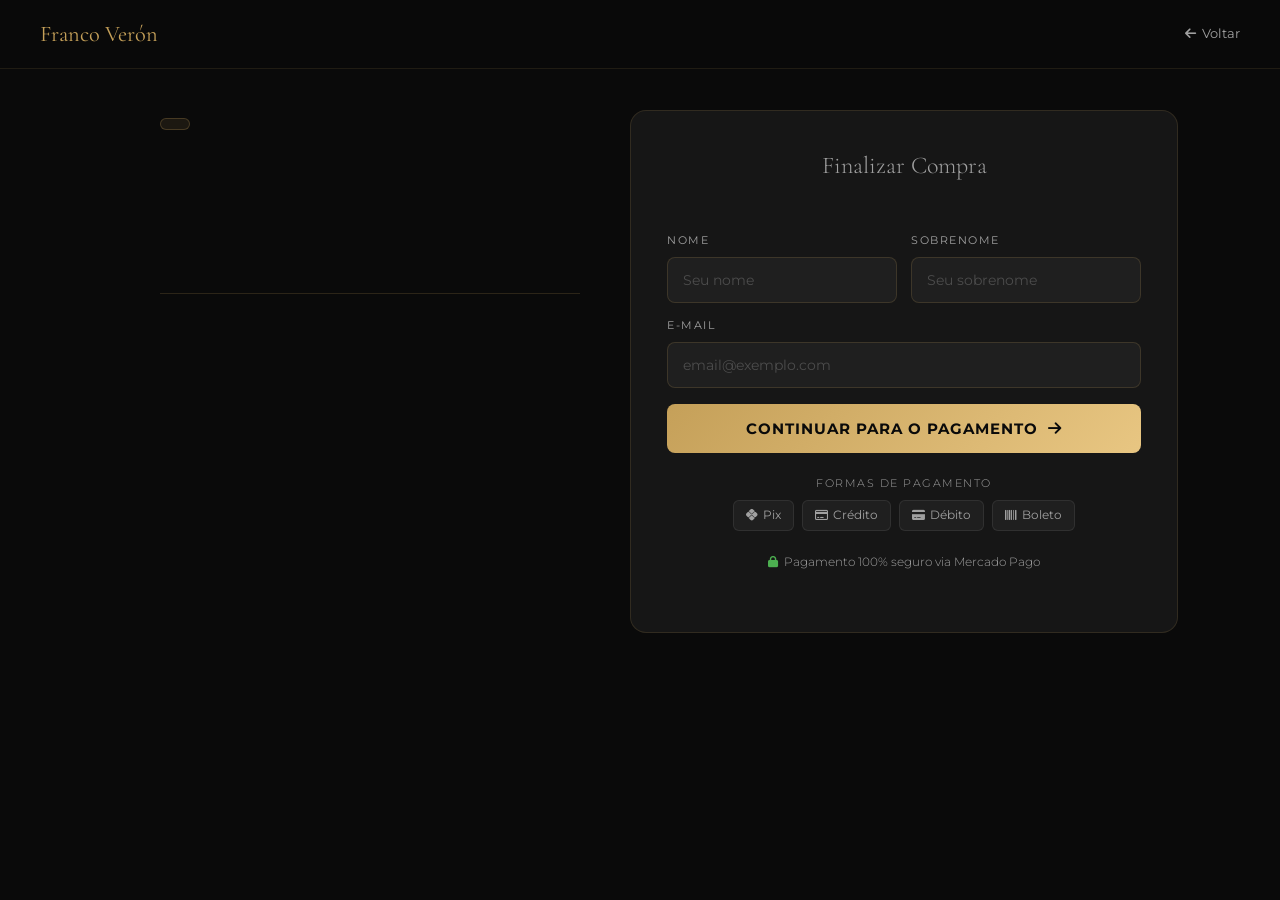
==== commit 9de8425f: "feat: checkout genérico para planos, gift card e curso via URL param - app.py: dicionário PRODUTOS c" ====
--- a/checkout.html
+++ b/checkout.html
@@ -202,21 +202,16 @@
 <div class="checkout-page">
     <div class="checkout-grid">
 
-        <!-- RESUMO -->
+        <!-- RESUMO (preenchido dinamicamente) -->
         <div class="co-summary">
-            <span class="co-badge"><i class="fas fa-play-circle"></i> Curso Online</span>
-            <h1 class="co-title">Método<br><em>Vital Flow</em></h1>
-            <p class="co-desc">Aprenda a aplicar uma sequência terapêutica completa que integra técnicas de massagem, manejo do toque e leitura corporal.</p>
-            <ul class="co-features">
-                <li><i class="fas fa-check"></i> Teoria completa em vídeo</li>
-                <li><i class="fas fa-check"></i> Módulos práticos demonstrados</li>
-                <li><i class="fas fa-check"></i> Exame final + Certificado</li>
-                <li><i class="fas fa-check"></i> Acesso vitalício ao conteúdo</li>
-            </ul>
+            <span class="co-badge" id="coBadge"></span>
+            <h1 class="co-title" id="coTitle"></h1>
+            <p class="co-desc" id="coDesc"></p>
+            <ul class="co-features" id="coFeatures"></ul>
             <div class="co-price-block">
-                <p class="co-price-lbl">Investimento único</p>
-                <div class="co-price-val"><sup>R$</sup> 899</div>
-                <p class="co-price-note">Acesso imediato após confirmação do pagamento</p>
+                <p class="co-price-lbl" id="coPriceLbl"></p>
+                <div class="co-price-val" id="coPriceVal"></div>
+                <p class="co-price-note" id="coPriceNote"></p>
             </div>
         </div>
 
@@ -265,10 +260,8 @@
             <div class="success-inline" id="successInline">
                 <div class="si-icon"><i class="fas fa-check"></i></div>
                 <h3>Pagamento <span>Aprovado!</span></h3>
-                <p>Seu acesso ao Método Vital Flow foi liberado. Clique abaixo para começar agora.</p>
-                <a href="#" class="btn-acesso" id="btnAcesso" target="_blank">
-                    <i class="fas fa-play-circle"></i> Acessar o Curso
-                </a>
+                <p id="successMsg"></p>
+                <a href="#" class="btn-acesso" id="btnAcesso" target="_blank"></a>
             </div>
 
             <div class="co-methods">
@@ -292,9 +285,94 @@
 <script>
 let mp, bricksBuilder, dadosComprador = {}, brickCriado = false, mpConfig = {};
 
-// Carrega MP SDK ao abrir a página
+// ── Conteúdo por produto ──────────────────────────────────────────
+const PRODUTO_DISPLAY = {
+    'curso': {
+        badge:      '<i class="fas fa-play-circle"></i> Curso Online',
+        titulo:     'Método<br><em>Vital Flow</em>',
+        desc:       'Aprenda a aplicar uma sequência terapêutica completa que integra técnicas de massagem, manejo do toque e leitura corporal.',
+        features:   ['Teoria completa em vídeo','Módulos práticos demonstrados','Exame final + Certificado','Acesso vitalício ao conteúdo'],
+        priceLbl:   'Investimento único',
+        priceNote:  'Acesso imediato após confirmação do pagamento',
+        successMsg: 'Seu acesso ao <strong>Método Vital Flow</strong> foi liberado. Clique abaixo para começar agora.',
+        btnHtml:    '<i class="fas fa-play-circle"></i> Acessar o Curso',
+        btnHref:    (payId) => `/sucesso?payment_id=${payId}`,
+    },
+    'vital-experience': {
+        badge:      '<i class="fas fa-calendar-alt"></i> Plano Mensal',
+        titulo:     'Vital<br><em>Experience</em>',
+        desc:       '4 sessões mensais de 80 min com atendimento domiciliar em João Pessoa e Cabedelo. Transporte incluído.',
+        features:   ['4 sessões por mês (80 min cada)','Massagem Relaxante, Esportiva e Shiatsu','Atendimento domiciliar','Transporte incluído'],
+        priceLbl:   'Por mês',
+        priceNote:  '4 sessões mensais · 80 min cada · Domiciliar',
+        successMsg: 'Seu <strong>Plano Vital Experience</strong> foi confirmado! Em breve entraremos em contato pelo WhatsApp para agendar suas sessões.',
+        btnHtml:    '<i class="fab fa-whatsapp"></i> Falar pelo WhatsApp',
+        btnHref:    () => 'https://wa.me/558387846147?text=Ol%C3%A1%2C+acabei+de+adquirir+o+Plano+Vital+Experience!',
+    },
+    'vital-autocuidado': {
+        badge:      '<i class="fas fa-layer-group"></i> Pacote 10 Sessões',
+        titulo:     'Vital<br><em>Autocuidado</em>',
+        desc:       'Pacote com 10 sessões de 80 min. Atendimento domiciliar em João Pessoa e Cabedelo. Transporte incluído.',
+        features:   ['10 sessões (80 min cada)','Tudo do Vital Experience','Ventosa Terapia','Reflexologia Podal','WhatsApp direto'],
+        priceLbl:   'Pacote completo',
+        priceNote:  '10 sessões · 80 min cada · Domiciliar',
+        successMsg: 'Seu <strong>Pacote Vital Autocuidado</strong> foi confirmado! Em breve entraremos em contato pelo WhatsApp para agendar suas sessões.',
+        btnHtml:    '<i class="fab fa-whatsapp"></i> Falar pelo WhatsApp',
+        btnHref:    () => 'https://wa.me/558387846147?text=Ol%C3%A1%2C+acabei+de+adquirir+o+Vital+Autocuidado!',
+    },
+    'vital-elite': {
+        badge:      '<i class="fas fa-crown"></i> Plano Anual · Recomendado',
+        titulo:     'Vital<br><em>Elite</em>',
+        desc:       '48 sessões anuais de 80 min. O plano completo com prioridade máxima, Spa Day exclusivo e preço congelado por 12 meses.',
+        features:   ['48 sessões/ano (80 min cada)','Tudo do Vital Autocuidado','✦ Spa Day Exclusivo','Preço congelado 12 meses','Prioridade máxima de agendamento'],
+        priceLbl:   'Plano anual',
+        priceNote:  '48 sessões · 80 min cada · Domiciliar · Preço fixo',
+        successMsg: 'Seu <strong>Plano Vital Elite</strong> foi confirmado! Em breve entraremos em contato pelo WhatsApp com todos os detalhes.',
+        btnHtml:    '<i class="fab fa-whatsapp"></i> Falar pelo WhatsApp',
+        btnHref:    () => 'https://wa.me/558387846147?text=Ol%C3%A1%2C+acabei+de+adquirir+o+Plano+Vital+Elite!',
+    },
+    'gift-card': {
+        badge:      '<i class="fas fa-gift"></i> Sessão Avulsa',
+        titulo:     'Gift<br><em>Card</em>',
+        desc:       'Ofereça uma experiência inesquecível. O Gift Card dá acesso a qualquer procedimento do catálogo em uma única sessão completa.',
+        features:   ['1 sessão de 80 min','Todos os procedimentos disponíveis','Atendimento domiciliar','Transporte incluído','Válido por 6 meses'],
+        priceLbl:   'Sessão única',
+        priceNote:  'Voucher enviado por e-mail após confirmação',
+        successMsg: 'Seu <strong>Gift Card</strong> foi confirmado! O voucher será enviado para o e-mail informado em até 1 hora.',
+        btnHtml:    '<i class="fab fa-whatsapp"></i> Falar pelo WhatsApp',
+        btnHref:    () => 'https://wa.me/558387846147?text=Ol%C3%A1%2C+acabei+de+adquirir+um+Gift+Card!',
+    },
+};
+
+// ── Carrega produto e inicializa MP ──────────────────────────────
 (async function init() {
-    mpConfig = await fetch('/api/config').then(r => r.json());
+    const pid    = new URLSearchParams(location.search).get('produto') || 'curso';
+    mpConfig     = await fetch(`/api/config?produto=${pid}`).then(r => r.json());
+    const info   = PRODUTO_DISPLAY[pid] || PRODUTO_DISPLAY['curso'];
+
+    // Preenche resumo lateral
+    document.getElementById('coBadge').innerHTML    = info.badge;
+    document.getElementById('coTitle').innerHTML    = info.titulo;
+    document.getElementById('coDesc').textContent   = info.desc;
+    document.getElementById('coPriceLbl').textContent = info.priceLbl;
+    document.getElementById('coPriceNote').textContent = info.priceNote;
+
+    const preco = mpConfig.preco || 0;
+    const [reais, cents] = preco.toFixed(2).split('.');
+    document.getElementById('coPriceVal').innerHTML =
+        `<sup>R$</sup> ${Number(reais).toLocaleString('pt-BR')}` +
+        (cents !== '00' ? `<small style="font-size:1.2rem">,${cents}</small>` : '');
+
+    const ul = document.getElementById('coFeatures');
+    info.features.forEach(f => {
+        const li = document.createElement('li');
+        li.innerHTML = `<i class="fas fa-check"></i> ${f}`;
+        ul.appendChild(li);
+    });
+
+    // Atualiza título da aba
+    document.title = `${mpConfig.nome} | Franco Veron`;
+
     mp = new MercadoPago(mpConfig.public_key, { locale: 'pt-BR' });
     bricksBuilder = mp.bricks();
 })();
@@ -409,10 +487,12 @@
                 }, 1000);
             },
             onSubmit: async ({ selectedPaymentMethod, formData }) => {
+                const pid = new URLSearchParams(location.search).get('produto') || 'curso';
                 const payload = {
                     ...formData,
-                    nome:  dadosComprador.nome,
-                    email: dadosComprador.email,
+                    nome:       dadosComprador.nome,
+                    email:      dadosComprador.email,
+                    produto_id: pid,
                 };
 
                 try {
@@ -495,9 +575,17 @@
     document.getElementById('dadosComprador').style.display = 'none';
     document.getElementById('pixBox').classList.remove('show');
     document.getElementById('coError').classList.remove('show');
+
+    const pid  = new URLSearchParams(location.search).get('produto') || 'curso';
+    const info = PRODUTO_DISPLAY[pid] || PRODUTO_DISPLAY['curso'];
+
+    document.getElementById('successMsg').innerHTML = info.successMsg;
+    const btn = document.getElementById('btnAcesso');
+    btn.innerHTML = info.btnHtml;
+    btn.href      = info.btnHref(paymentId);
+
     const s = document.getElementById('successInline');
     s.classList.add('show');
-    document.getElementById('btnAcesso').href = `/sucesso?payment_id=${paymentId}`;
     s.scrollIntoView({ behavior: 'smooth', block: 'center' });
     lançarConfetti();
 }
--- a/style.css
+++ b/style.css
@@ -1274,3 +1274,141 @@
 
     .footer-links { gap: 1.2rem; }
 }
+
+/* ================================================================
+   MAPA MUSCULAR 3D
+   ================================================================ */
+.body-map-section {
+    background: #000;
+    padding: 90px 0 70px;
+}
+.body-map-subtitle {
+    font-size: 0.72rem;
+    color: var(--color-text-muted);
+    letter-spacing: 1.2px;
+    margin-top: 0.9rem;
+    max-width: 540px;
+    margin-left: auto;
+    margin-right: auto;
+    line-height: 1.8;
+    text-align: center;
+}
+.body-map-wrapper {
+    display: flex;
+    justify-content: center;
+    margin-top: 2.5rem;
+}
+#bodyMapContainer {
+    position: relative;
+    width: 100%;
+    max-width: 480px;
+    height: 580px;
+}
+#bodyCanvas {
+    display: block;
+    width: 100% !important;
+    height: 100% !important;
+    cursor: grab;
+    border-radius: 12px;
+}
+#bodyCanvas:active { cursor: grabbing; }
+
+/* Tooltip muscular */
+.muscle-tooltip {
+    position: absolute;
+    top: 0; left: 0;
+    background: rgba(4, 6, 18, 0.92);
+    border: 1px solid rgba(0, 170, 255, 0.45);
+    color: #fff;
+    padding: 0.55rem 1rem;
+    border-radius: 8px;
+    pointer-events: none;
+    opacity: 0;
+    transition: opacity 0.15s ease;
+    font-family: var(--font-body);
+    font-size: 0.72rem;
+    letter-spacing: 1px;
+    max-width: 190px;
+    backdrop-filter: blur(6px);
+    box-shadow: 0 0 18px rgba(0, 170, 255, 0.25);
+    z-index: 10;
+}
+.muscle-tooltip strong {
+    display: block;
+    color: #00ddff;
+    font-size: 0.8rem;
+    letter-spacing: 2px;
+    text-transform: uppercase;
+    margin-bottom: 0.2rem;
+}
+
+/* Modal YouTube */
+.yt-modal {
+    position: fixed;
+    inset: 0;
+    background: rgba(0, 0, 0, 0.88);
+    z-index: 9999;
+    display: flex;
+    align-items: center;
+    justify-content: center;
+    opacity: 0;
+    pointer-events: none;
+    transition: opacity 0.3s ease;
+    backdrop-filter: blur(10px);
+}
+.yt-modal.open {
+    opacity: 1;
+    pointer-events: all;
+}
+.yt-modal-inner {
+    width: 92%;
+    max-width: 820px;
+    background: #07080f;
+    border: 1px solid rgba(0, 170, 255, 0.3);
+    border-radius: 14px;
+    overflow: hidden;
+    box-shadow: 0 0 60px rgba(0, 100, 255, 0.25), 0 20px 60px rgba(0,0,0,0.8);
+}
+.yt-modal-header {
+    display: flex;
+    align-items: center;
+    justify-content: space-between;
+    padding: 1rem 1.5rem;
+    border-bottom: 1px solid rgba(0, 170, 255, 0.15);
+}
+.yt-modal-header h3 {
+    color: #00ccff;
+    font-size: 0.85rem;
+    letter-spacing: 3px;
+    text-transform: uppercase;
+    margin: 0;
+    font-family: var(--font-body);
+}
+#ytClose {
+    background: none;
+    border: 1px solid rgba(0, 170, 255, 0.35);
+    color: #00ccff;
+    width: 34px; height: 34px;
+    border-radius: 50%;
+    cursor: pointer;
+    font-size: 0.9rem;
+    display: flex;
+    align-items: center;
+    justify-content: center;
+    transition: all 0.2s;
+}
+#ytClose:hover { background: rgba(0, 170, 255, 0.15); }
+.yt-frame-wrapper {
+    position: relative;
+    padding-bottom: 56.25%;
+    height: 0;
+}
+.yt-frame-wrapper iframe {
+    position: absolute;
+    inset: 0;
+    width: 100%;
+    height: 100%;
+}
+@media (max-width: 600px) {
+    #bodyMapContainer { height: 460px; }
+}
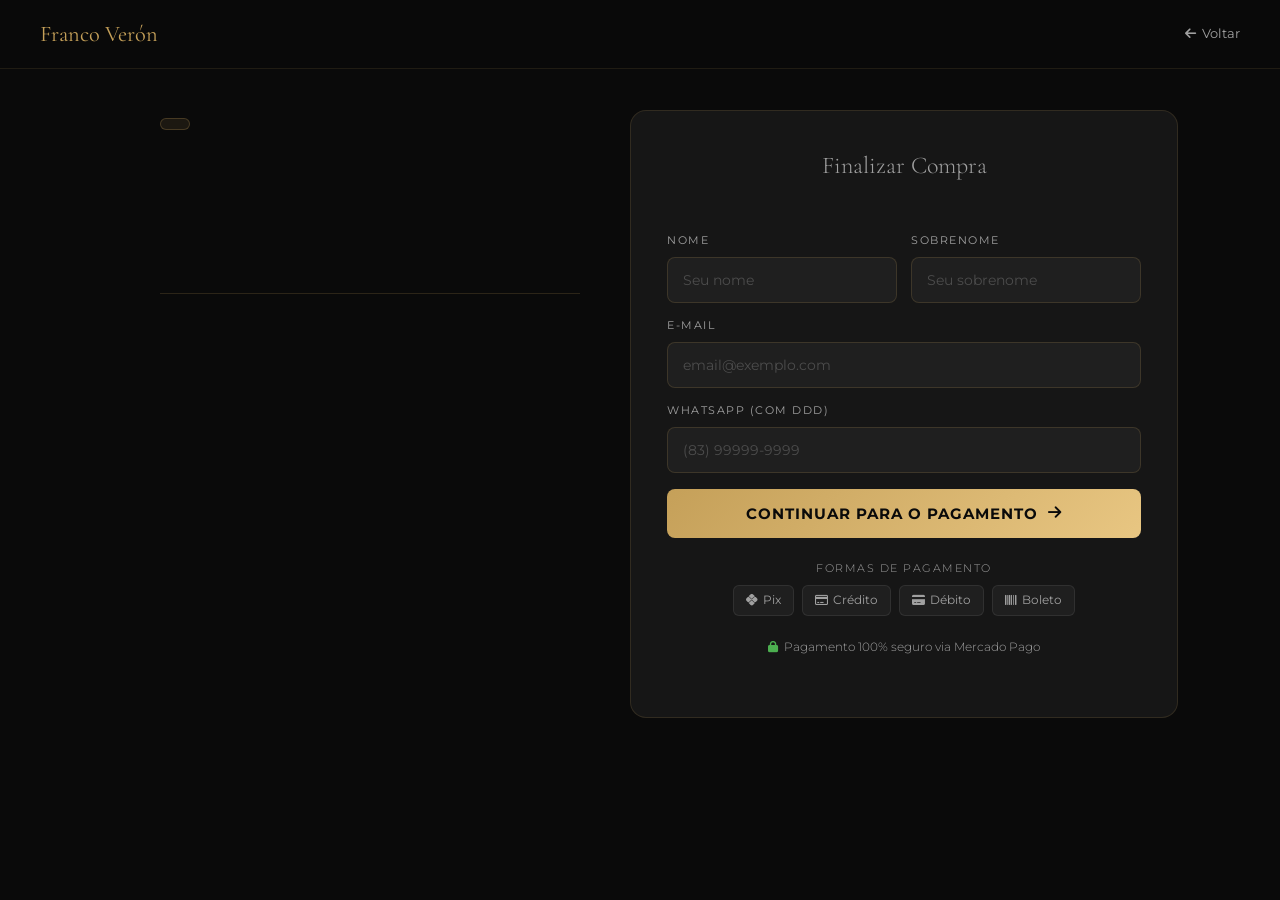
==== commit dc85801a: "feat: WhatsApp com nome, telefone, valor e data/hora da sessão - checkout.html: campo WhatsApp obrig" ====
--- a/checkout.html
+++ b/checkout.html
@@ -235,6 +235,10 @@
                     <label for="email">E-mail</label>
                     <input type="email" id="email" placeholder="email@exemplo.com" autocomplete="email">
                 </div>
+                <div class="fg full" style="margin-top:14px;">
+                    <label for="telefone">WhatsApp (com DDD)</label>
+                    <input type="tel" id="telefone" placeholder="(83) 99999-9999" autocomplete="tel">
+                </div>
                 <div class="co-error" id="coError"></div>
                 <button class="btn-continuar" id="btnContinuar" onclick="confirmarDados()">
                     Continuar para o pagamento <i class="fas fa-arrow-right"></i>
@@ -261,7 +265,15 @@
                 <div class="si-icon"><i class="fas fa-check"></i></div>
                 <h3>Pagamento <span>Aprovado!</span></h3>
                 <p id="successMsg"></p>
-                <a href="#" class="btn-acesso" id="btnAcesso" target="_blank"></a>
+                <a href="#" class="btn-acesso" id="btnAcesso" target="_blank" style="display:none"></a>
+            </div>
+
+            <!-- Calendly inline (aparece após pagamento para planos/gift) -->
+            <div id="calendlyBox" style="display:none; margin-top: 2rem;">
+                <p style="text-align:center; font-family:var(--font-heading); font-size:1.1rem; color:var(--color-gold); margin-bottom:1rem;">
+                    ✦ Agende sua sessão agora
+                </p>
+                <div id="calendly-inline" style="min-width:100%; height:700px; border-radius:12px; overflow:hidden;"></div>
             </div>
 
             <div class="co-methods">
@@ -279,6 +291,10 @@
 
     </div>
 </div>
+
+<!-- Calendly widget -->
+<link href="https://assets.calendly.com/assets/external/widget.css" rel="stylesheet">
+<script src="https://assets.calendly.com/assets/external/widget.js" async></script>
 
 <!-- SDK Mercado Pago -->
 <script src="https://sdk.mercadopago.com/js/v2"></script>
@@ -384,10 +400,13 @@
     const email     = document.getElementById('email').value.trim();
     document.getElementById('coError').classList.remove('show');
 
+    const telefone = document.getElementById('telefone').value.trim();
+
     if (!nome)                          { mostrarErro('Informe seu nome.');          return; }
     if (!email || !email.includes('@')) { mostrarErro('Informe um e-mail válido.'); return; }
-
-    dadosComprador = { nome: nome + (sobrenome ? ' ' + sobrenome : ''), email };
+    if (!telefone)                      { mostrarErro('Informe seu WhatsApp.');      return; }
+
+    dadosComprador = { nome: nome + (sobrenome ? ' ' + sobrenome : ''), email, telefone };
 
     document.getElementById('dadosComprador').style.display  = 'none';
     document.getElementById('secaoPagamento').style.display  = '';
@@ -492,6 +511,7 @@
                     ...formData,
                     nome:       dadosComprador.nome,
                     email:      dadosComprador.email,
+                    telefone:   dadosComprador.telefone || '',
                     produto_id: pid,
                 };
 
@@ -573,6 +593,7 @@
 function mostrarSucesso(paymentId) {
     document.getElementById('paymentBrick_container').style.display = 'none';
     document.getElementById('dadosComprador').style.display = 'none';
+    document.getElementById('secaoPagamento').style.display = 'none';
     document.getElementById('pixBox').classList.remove('show');
     document.getElementById('coError').classList.remove('show');
 
@@ -580,15 +601,61 @@
     const info = PRODUTO_DISPLAY[pid] || PRODUTO_DISPLAY['curso'];
 
     document.getElementById('successMsg').innerHTML = info.successMsg;
+
     const btn = document.getElementById('btnAcesso');
     btn.innerHTML = info.btnHtml;
     btn.href      = info.btnHref(paymentId);
 
     const s = document.getElementById('successInline');
     s.classList.add('show');
-    s.scrollIntoView({ behavior: 'smooth', block: 'center' });
+    s.scrollIntoView({ behavior: 'smooth', block: 'start' });
     lançarConfetti();
-}
+
+    // Calendly: aparece para planos e gift card (não para curso)
+    if (pid !== 'curso') {
+        const box = document.getElementById('calendlyBox');
+        box.style.display = 'block';
+
+        // Aguarda o script do Calendly carregar se necessário
+        const tentarCalendly = () => {
+            if (window.Calendly) {
+                Calendly.initInlineWidget({
+                    url: 'https://calendly.com/francoveronterapiasholisticas',
+                    parentElement: document.getElementById('calendly-inline'),
+                    prefill: {
+                        name:  dadosComprador.nome  || '',
+                        email: dadosComprador.email || '',
+                    },
+                });
+            } else {
+                setTimeout(tentarCalendly, 500);
+            }
+        };
+        setTimeout(tentarCalendly, 300);
+    } else {
+        // Curso: mostra botão de acesso
+        btn.style.display = 'inline-flex';
+    }
+}
+
+// ── Listener do Calendly: dispara quando cliente confirma agendamento ──
+window.addEventListener('message', function(e) {
+    if (e.data && e.data.event === 'calendly.event_scheduled') {
+        const pid = new URLSearchParams(location.search).get('produto') || 'plano';
+        fetch('/api/agendamento-confirmado', {
+            method: 'POST',
+            headers: { 'Content-Type': 'application/json' },
+            body: JSON.stringify({
+                nome:        dadosComprador.nome     || '—',
+                email:       dadosComprador.email    || '—',
+                telefone:    dadosComprador.telefone || '—',
+                produto:     pid,
+                event_uri:   e.data.payload?.event?.uri     || '',
+                invitee_uri: e.data.payload?.invitee?.uri   || '',
+            })
+        });
+    }
+});
 
 function lançarConfetti() {
     const cores = ['#c5a059','#e8c682','#fdfbf7'];
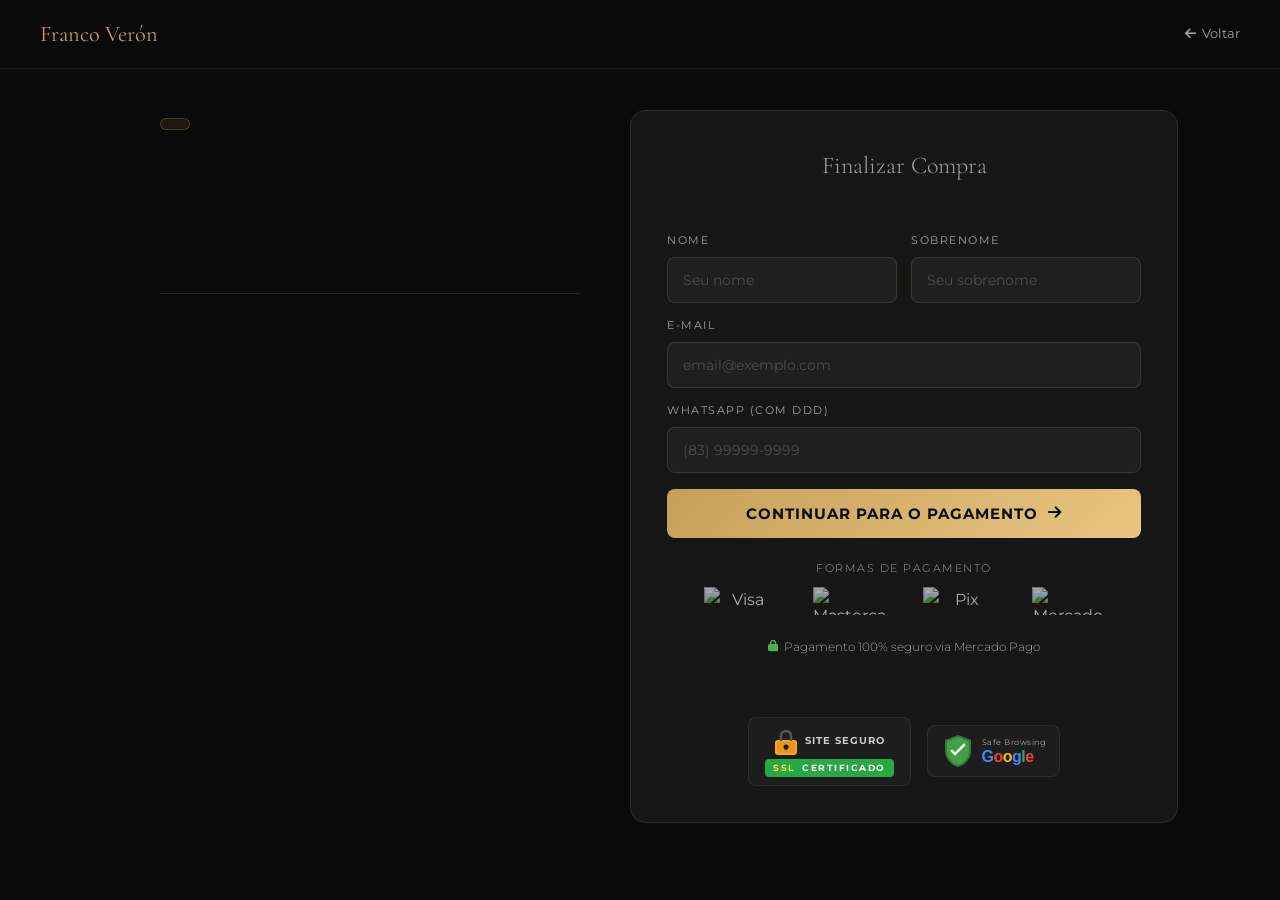
==== commit 8f060837: "feat: seletor de idioma PT/EN/ES, selos de segurança, correções de bugs - index.html: seletor de idi" ====
--- a/checkout.html
+++ b/checkout.html
@@ -175,15 +175,99 @@
         }
         .co-security i { color: #4caf50; }
 
+        /* ── SELOS DE CONFIANÇA ── */
+        .trust-badges {
+            display: flex;
+            justify-content: center;
+            align-items: center;
+            gap: 16px;
+            margin-top: 14px;
+            flex-wrap: wrap;
+        }
+        .trust-badge {
+            display: flex;
+            align-items: center;
+            gap: 8px;
+            background: rgba(255,255,255,0.03);
+            border: 1px solid rgba(255,255,255,0.07);
+            border-radius: 8px;
+            padding: 7px 14px;
+        }
+        .trust-badge-ssl {
+            flex-direction: column;
+            gap: 3px;
+            padding: 8px 16px;
+        }
+        .trust-badge-ssl .ssl-top {
+            display: flex;
+            align-items: center;
+            gap: 6px;
+        }
+        .trust-badge-ssl .ssl-top svg { flex-shrink: 0; }
+        .trust-badge-ssl .ssl-title {
+            font-family: 'Montserrat', sans-serif;
+            font-size: 0.62rem;
+            font-weight: 700;
+            letter-spacing: 1px;
+            color: #ccc;
+        }
+        .ssl-green-bar {
+            background: #28a745;
+            border-radius: 4px;
+            padding: 2px 8px;
+            font-family: 'Montserrat', sans-serif;
+            font-size: 0.58rem;
+            font-weight: 700;
+            letter-spacing: 1.5px;
+            color: #fff;
+            text-align: center;
+            width: 100%;
+        }
+        .ssl-green-bar span { color: #ffe44d; margin-right: 3px; }
+        .trust-badge-google {
+            gap: 8px;
+        }
+        .trust-badge-google .google-text-wrap {
+            display: flex;
+            flex-direction: column;
+            line-height: 1;
+        }
+        .google-safe-label {
+            font-family: 'Montserrat', sans-serif;
+            font-size: 0.52rem;
+            letter-spacing: 0.5px;
+            color: #aaa;
+            margin-bottom: 2px;
+        }
+        .google-logo-text {
+            font-family: Arial, sans-serif;
+            font-size: 1rem;
+            font-weight: 700;
+            letter-spacing: -0.5px;
+            line-height: 1;
+        }
+        .google-logo-text .g-blue   { color: #4285F4; }
+        .google-logo-text .g-red    { color: #EA4335; }
+        .google-logo-text .g-yellow { color: #FBBC05; }
+        .google-logo-text .g-green  { color: #34A853; }
+
         /* ── MÉTODOS ── */
         .co-methods { text-align: center; }
-        .co-methods-lbl { font-size: .68rem; letter-spacing: 1.5px; text-transform: uppercase; color: var(--color-text-muted); margin-bottom: 8px; }
-        .co-methods-icons { display: flex; justify-content: center; gap: 8px; flex-wrap: wrap; }
-        .co-method-chip {
-            background: rgba(255,255,255,.04); border: 1px solid rgba(255,255,255,.08);
-            border-radius: 6px; padding: 5px 12px; font-size: .72rem;
-            color: var(--color-text-muted); display: flex; align-items: center; gap: 5px;
-        }
+        .co-methods-lbl { font-size: .68rem; letter-spacing: 1.5px; text-transform: uppercase; color: var(--color-text-muted); margin-bottom: 10px; }
+        .co-methods-icons {
+            display: flex;
+            justify-content: space-evenly;
+            align-items: center;
+            flex-wrap: wrap;
+        }
+        .co-method-logo {
+            height: 28px;
+            width: 72px;
+            object-fit: contain;
+            opacity: 0.65;
+            transition: opacity 0.2s;
+        }
+        .co-method-logo:hover { opacity: 1; }
 
         @media (max-width: 900px) {
             .checkout-grid { grid-template-columns: 1fr; }
@@ -279,14 +363,51 @@
             <div class="co-methods">
                 <p class="co-methods-lbl">Formas de pagamento</p>
                 <div class="co-methods-icons">
-                    <span class="co-method-chip"><i class="fab fa-pix"></i> Pix</span>
-                    <span class="co-method-chip"><i class="far fa-credit-card"></i> Crédito</span>
-                    <span class="co-method-chip"><i class="fas fa-credit-card"></i> Débito</span>
-                    <span class="co-method-chip"><i class="fas fa-barcode"></i> Boleto</span>
+                    <img class="co-method-logo" src="https://cdn.jsdelivr.net/gh/aaronfagan/svg-credit-card-payment-icons/flat/visa.svg" alt="Visa">
+                    <img class="co-method-logo" src="https://cdn.jsdelivr.net/gh/aaronfagan/svg-credit-card-payment-icons/flat/mastercard.svg" alt="Mastercard">
+                    <img class="co-method-logo" src="https://cdn.jsdelivr.net/gh/aaronfagan/svg-credit-card-payment-icons/flat/pix.svg" alt="Pix">
+                    <img class="co-method-logo" src="https://cdn.jsdelivr.net/gh/aaronfagan/svg-credit-card-payment-icons/flat/mercadopago.svg" alt="Mercado Pago">
                 </div>
             </div>
 
             <p class="co-security"><i class="fas fa-lock"></i> Pagamento 100% seguro via Mercado Pago</p>
+
+            <!-- Selos de confiança -->
+            <div class="trust-badges">
+
+                <!-- SSL Certificado -->
+                <div class="trust-badge trust-badge-ssl">
+                    <div class="ssl-top">
+                        <!-- Cadeado SVG -->
+                        <svg width="26" height="30" viewBox="0 0 26 30" fill="none" xmlns="http://www.w3.org/2000/svg">
+                            <rect x="2" y="14" width="22" height="15" rx="3" fill="#f5a623"/>
+                            <rect x="4" y="16" width="18" height="11" rx="2" fill="#e8931a"/>
+                            <path d="M8 14V10C8 7.24 10.24 5 13 5C15.76 5 18 7.24 18 10V14" stroke="#555" stroke-width="2.5" stroke-linecap="round" fill="none"/>
+                            <circle cx="13" cy="21" r="2.5" fill="#1a1a1a"/>
+                            <rect x="12" y="21" width="2" height="3" rx="1" fill="#1a1a1a"/>
+                        </svg>
+                        <span class="ssl-title">SITE SEGURO</span>
+                    </div>
+                    <div class="ssl-green-bar"><span>SSL</span> CERTIFICADO</div>
+                </div>
+
+                <!-- Google Safe Browsing -->
+                <div class="trust-badge trust-badge-google">
+                    <!-- Escudo SVG -->
+                    <svg width="32" height="36" viewBox="0 0 32 36" fill="none" xmlns="http://www.w3.org/2000/svg">
+                        <path d="M16 2L3 7V18C3 25.18 8.64 31.9 16 34C23.36 31.9 29 25.18 29 18V7L16 2Z" fill="#2E7D32"/>
+                        <path d="M16 4L5 8.6V18C5 24.3 9.94 30.2 16 32C22.06 30.2 27 24.3 27 18V8.6L16 4Z" fill="#43A047"/>
+                        <path d="M13 22.4L8.6 18L10 16.6L13 19.6L22 10.6L23.4 12L13 22.4Z" fill="white" stroke="white" stroke-width="0.5"/>
+                    </svg>
+                    <div class="google-text-wrap">
+                        <span class="google-safe-label">Safe Browsing</span>
+                        <span class="google-logo-text">
+                            <span class="g-blue">G</span><span class="g-red">o</span><span class="g-yellow">o</span><span class="g-blue">g</span><span class="g-green">l</span><span class="g-red">e</span>
+                        </span>
+                    </div>
+                </div>
+
+            </div>
         </div>
 
     </div>
@@ -323,7 +444,7 @@
         priceNote:  '4 sessões mensais · 80 min cada · Domiciliar',
         successMsg: 'Seu <strong>Plano Vital Experience</strong> foi confirmado! Em breve entraremos em contato pelo WhatsApp para agendar suas sessões.',
         btnHtml:    '<i class="fab fa-whatsapp"></i> Falar pelo WhatsApp',
-        btnHref:    () => 'https://wa.me/558387846147?text=Ol%C3%A1%2C+acabei+de+adquirir+o+Plano+Vital+Experience!',
+        btnHref:    () => 'https://wa.me/5583987846147?text=Ol%C3%A1%2C+acabei+de+adquirir+o+Plano+Vital+Experience!',
     },
     'vital-autocuidado': {
         badge:      '<i class="fas fa-layer-group"></i> Pacote 10 Sessões',
@@ -334,7 +455,7 @@
         priceNote:  '10 sessões · 80 min cada · Domiciliar',
         successMsg: 'Seu <strong>Pacote Vital Autocuidado</strong> foi confirmado! Em breve entraremos em contato pelo WhatsApp para agendar suas sessões.',
         btnHtml:    '<i class="fab fa-whatsapp"></i> Falar pelo WhatsApp',
-        btnHref:    () => 'https://wa.me/558387846147?text=Ol%C3%A1%2C+acabei+de+adquirir+o+Vital+Autocuidado!',
+        btnHref:    () => 'https://wa.me/5583987846147?text=Ol%C3%A1%2C+acabei+de+adquirir+o+Vital+Autocuidado!',
     },
     'vital-elite': {
         badge:      '<i class="fas fa-crown"></i> Plano Anual · Recomendado',
@@ -345,7 +466,7 @@
         priceNote:  '48 sessões · 80 min cada · Domiciliar · Preço fixo',
         successMsg: 'Seu <strong>Plano Vital Elite</strong> foi confirmado! Em breve entraremos em contato pelo WhatsApp com todos os detalhes.',
         btnHtml:    '<i class="fab fa-whatsapp"></i> Falar pelo WhatsApp',
-        btnHref:    () => 'https://wa.me/558387846147?text=Ol%C3%A1%2C+acabei+de+adquirir+o+Plano+Vital+Elite!',
+        btnHref:    () => 'https://wa.me/5583987846147?text=Ol%C3%A1%2C+acabei+de+adquirir+o+Plano+Vital+Elite!',
     },
     'gift-card': {
         badge:      '<i class="fas fa-gift"></i> Sessão Avulsa',
@@ -356,7 +477,7 @@
         priceNote:  'Voucher enviado por e-mail após confirmação',
         successMsg: 'Seu <strong>Gift Card</strong> foi confirmado! O voucher será enviado para o e-mail informado em até 1 hora.',
         btnHtml:    '<i class="fab fa-whatsapp"></i> Falar pelo WhatsApp',
-        btnHref:    () => 'https://wa.me/558387846147?text=Ol%C3%A1%2C+acabei+de+adquirir+um+Gift+Card!',
+        btnHref:    () => 'https://wa.me/5583987846147?text=Ol%C3%A1%2C+acabei+de+adquirir+um+Gift+Card!',
     },
 };
 
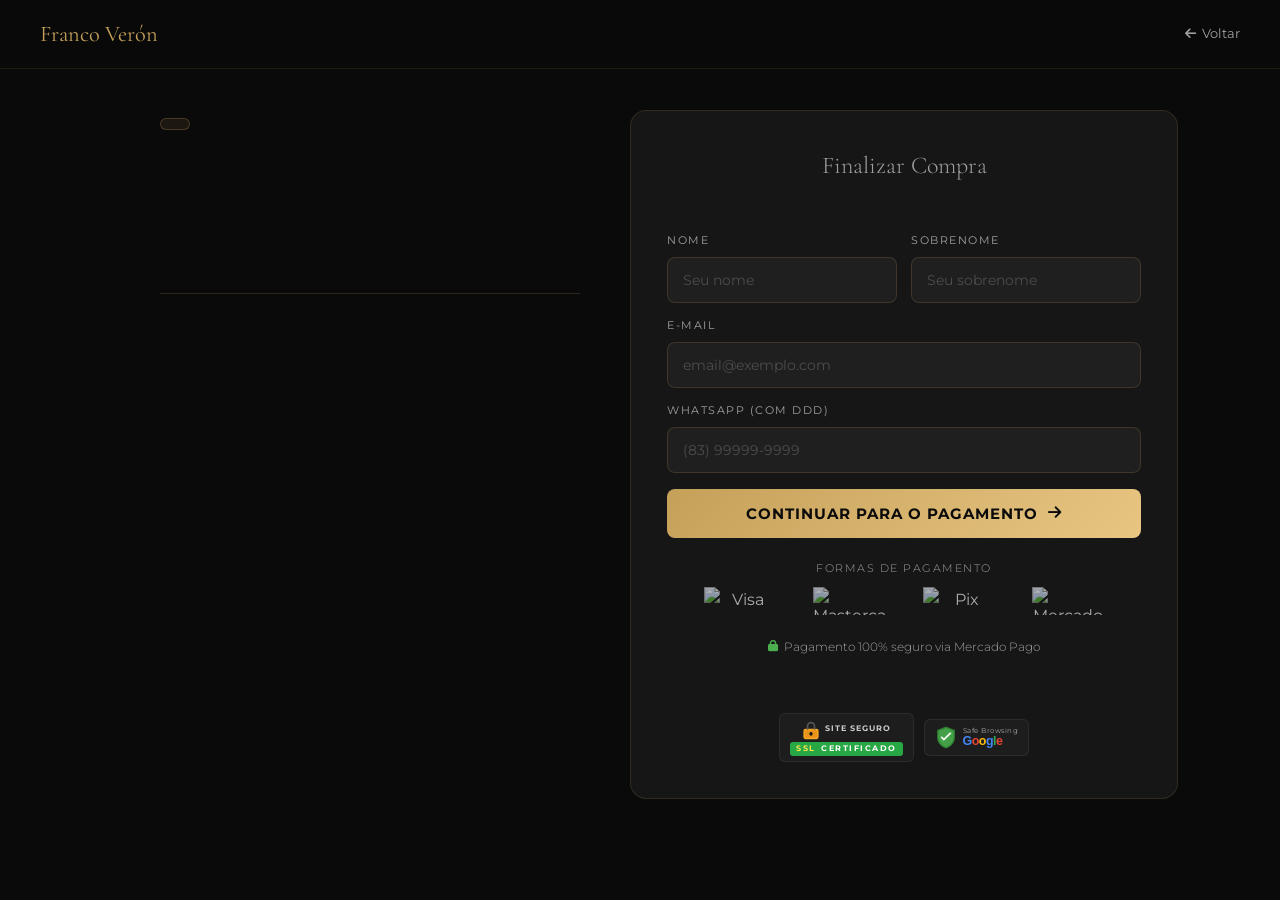
==== commit 27aa115a: "reduzir tamanho dos selos de confiança SSL e Google Co-Authored-By: Claude Sonnet 4.6 <noreply@anthr" ====
--- a/checkout.html
+++ b/checkout.html
@@ -180,53 +180,51 @@
             display: flex;
             justify-content: center;
             align-items: center;
-            gap: 16px;
-            margin-top: 14px;
+            gap: 10px;
+            margin-top: 10px;
             flex-wrap: wrap;
         }
         .trust-badge {
             display: flex;
             align-items: center;
-            gap: 8px;
+            gap: 6px;
             background: rgba(255,255,255,0.03);
             border: 1px solid rgba(255,255,255,0.07);
-            border-radius: 8px;
-            padding: 7px 14px;
+            border-radius: 6px;
+            padding: 5px 10px;
         }
         .trust-badge-ssl {
             flex-direction: column;
-            gap: 3px;
-            padding: 8px 16px;
+            gap: 2px;
+            padding: 5px 10px;
         }
         .trust-badge-ssl .ssl-top {
             display: flex;
             align-items: center;
-            gap: 6px;
+            gap: 5px;
         }
         .trust-badge-ssl .ssl-top svg { flex-shrink: 0; }
         .trust-badge-ssl .ssl-title {
             font-family: 'Montserrat', sans-serif;
-            font-size: 0.62rem;
+            font-size: 0.52rem;
             font-weight: 700;
             letter-spacing: 1px;
             color: #ccc;
         }
         .ssl-green-bar {
             background: #28a745;
-            border-radius: 4px;
-            padding: 2px 8px;
+            border-radius: 3px;
+            padding: 1px 6px;
             font-family: 'Montserrat', sans-serif;
-            font-size: 0.58rem;
+            font-size: 0.48rem;
             font-weight: 700;
             letter-spacing: 1.5px;
             color: #fff;
             text-align: center;
             width: 100%;
         }
-        .ssl-green-bar span { color: #ffe44d; margin-right: 3px; }
-        .trust-badge-google {
-            gap: 8px;
-        }
+        .ssl-green-bar span { color: #ffe44d; margin-right: 2px; }
+        .trust-badge-google { gap: 6px; }
         .trust-badge-google .google-text-wrap {
             display: flex;
             flex-direction: column;
@@ -234,14 +232,14 @@
         }
         .google-safe-label {
             font-family: 'Montserrat', sans-serif;
-            font-size: 0.52rem;
+            font-size: 0.44rem;
             letter-spacing: 0.5px;
             color: #aaa;
-            margin-bottom: 2px;
+            margin-bottom: 1px;
         }
         .google-logo-text {
             font-family: Arial, sans-serif;
-            font-size: 1rem;
+            font-size: 0.78rem;
             font-weight: 700;
             letter-spacing: -0.5px;
             line-height: 1;
@@ -365,8 +363,8 @@
                 <div class="co-methods-icons">
                     <img class="co-method-logo" src="https://cdn.jsdelivr.net/gh/aaronfagan/svg-credit-card-payment-icons/flat/visa.svg" alt="Visa">
                     <img class="co-method-logo" src="https://cdn.jsdelivr.net/gh/aaronfagan/svg-credit-card-payment-icons/flat/mastercard.svg" alt="Mastercard">
-                    <img class="co-method-logo" src="https://cdn.jsdelivr.net/gh/aaronfagan/svg-credit-card-payment-icons/flat/pix.svg" alt="Pix">
-                    <img class="co-method-logo" src="https://cdn.jsdelivr.net/gh/aaronfagan/svg-credit-card-payment-icons/flat/mercadopago.svg" alt="Mercado Pago">
+                    <img class="co-method-logo" src="https://cdn.simpleicons.org/pix/32BCAD" alt="Pix">
+                    <img class="co-method-logo" src="https://cdn.simpleicons.org/mercadopago/00AEEF" alt="Mercado Pago">
                 </div>
             </div>
 
@@ -379,7 +377,7 @@
                 <div class="trust-badge trust-badge-ssl">
                     <div class="ssl-top">
                         <!-- Cadeado SVG -->
-                        <svg width="26" height="30" viewBox="0 0 26 30" fill="none" xmlns="http://www.w3.org/2000/svg">
+                        <svg width="18" height="21" viewBox="0 0 26 30" fill="none" xmlns="http://www.w3.org/2000/svg">
                             <rect x="2" y="14" width="22" height="15" rx="3" fill="#f5a623"/>
                             <rect x="4" y="16" width="18" height="11" rx="2" fill="#e8931a"/>
                             <path d="M8 14V10C8 7.24 10.24 5 13 5C15.76 5 18 7.24 18 10V14" stroke="#555" stroke-width="2.5" stroke-linecap="round" fill="none"/>
@@ -394,7 +392,7 @@
                 <!-- Google Safe Browsing -->
                 <div class="trust-badge trust-badge-google">
                     <!-- Escudo SVG -->
-                    <svg width="32" height="36" viewBox="0 0 32 36" fill="none" xmlns="http://www.w3.org/2000/svg">
+                    <svg width="22" height="25" viewBox="0 0 32 36" fill="none" xmlns="http://www.w3.org/2000/svg">
                         <path d="M16 2L3 7V18C3 25.18 8.64 31.9 16 34C23.36 31.9 29 25.18 29 18V7L16 2Z" fill="#2E7D32"/>
                         <path d="M16 4L5 8.6V18C5 24.3 9.94 30.2 16 32C22.06 30.2 27 24.3 27 18V8.6L16 4Z" fill="#43A047"/>
                         <path d="M13 22.4L8.6 18L10 16.6L13 19.6L22 10.6L23.4 12L13 22.4Z" fill="white" stroke="white" stroke-width="0.5"/>
